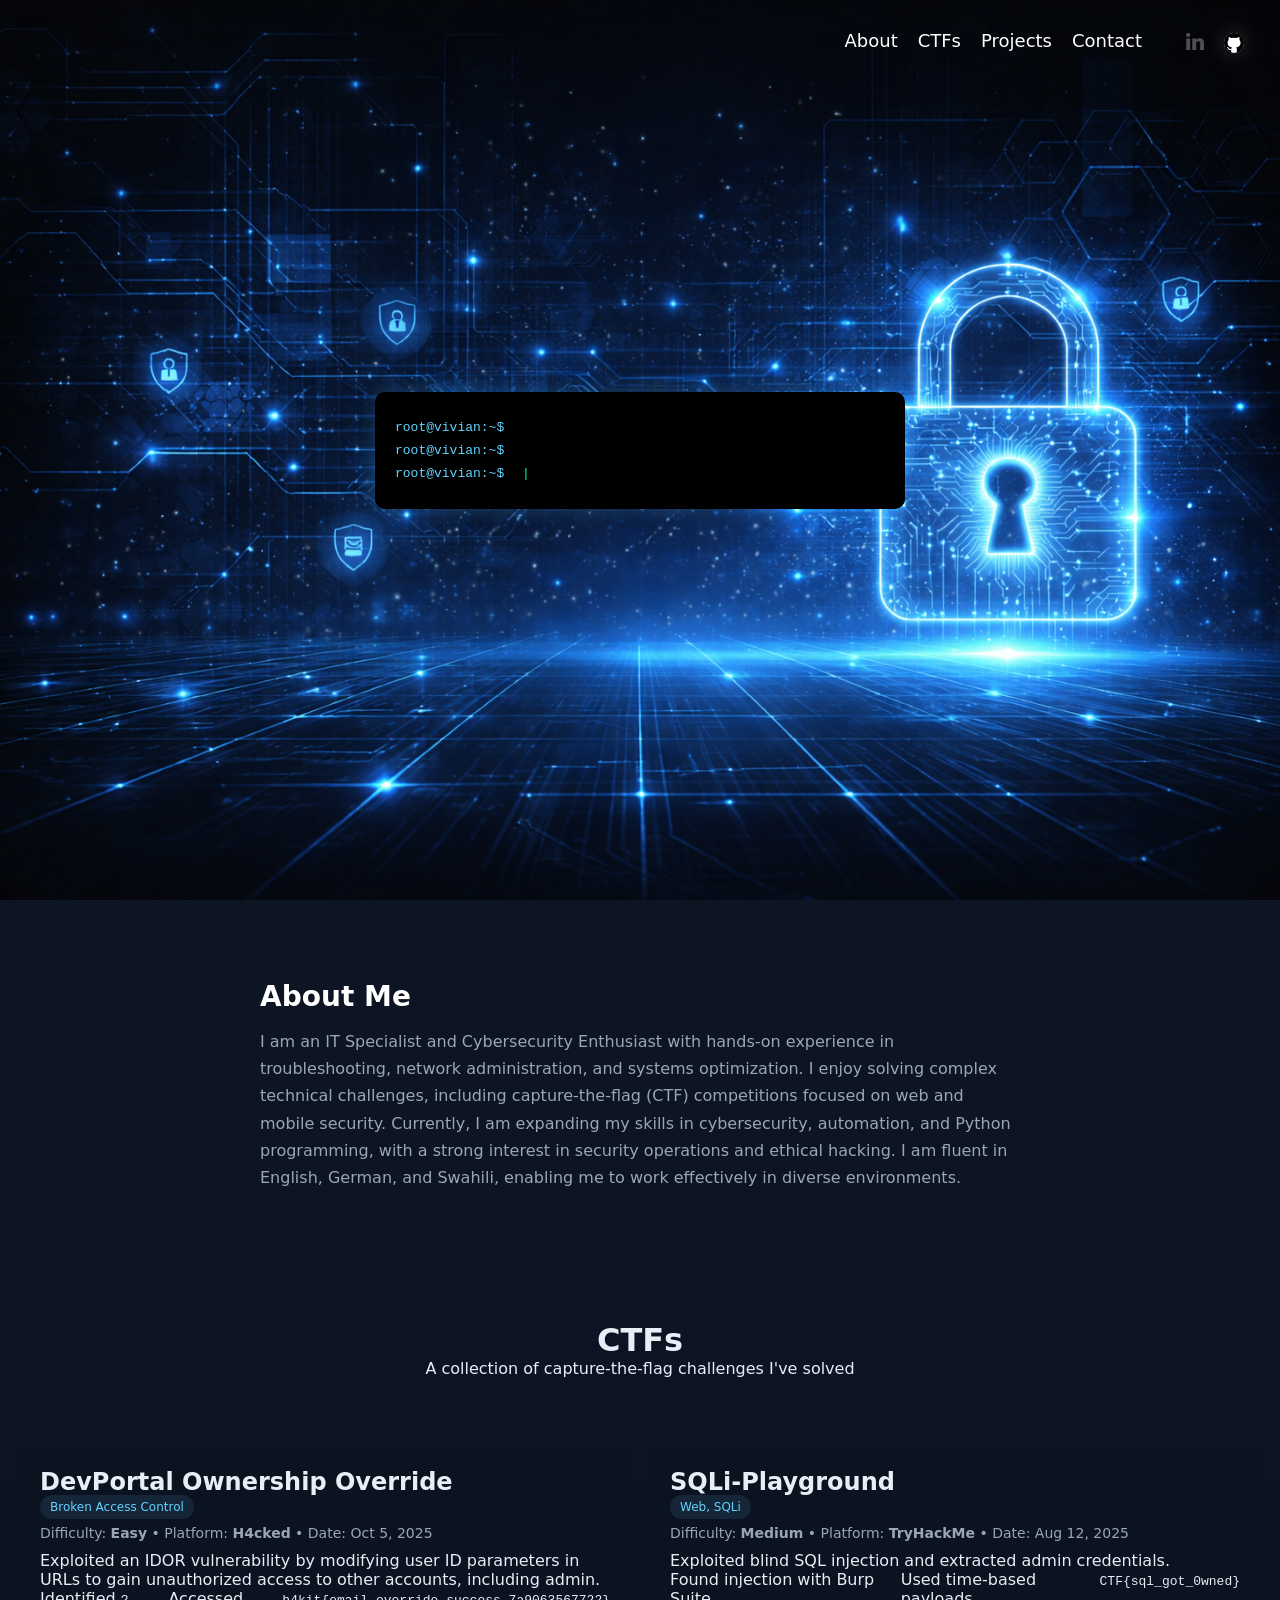
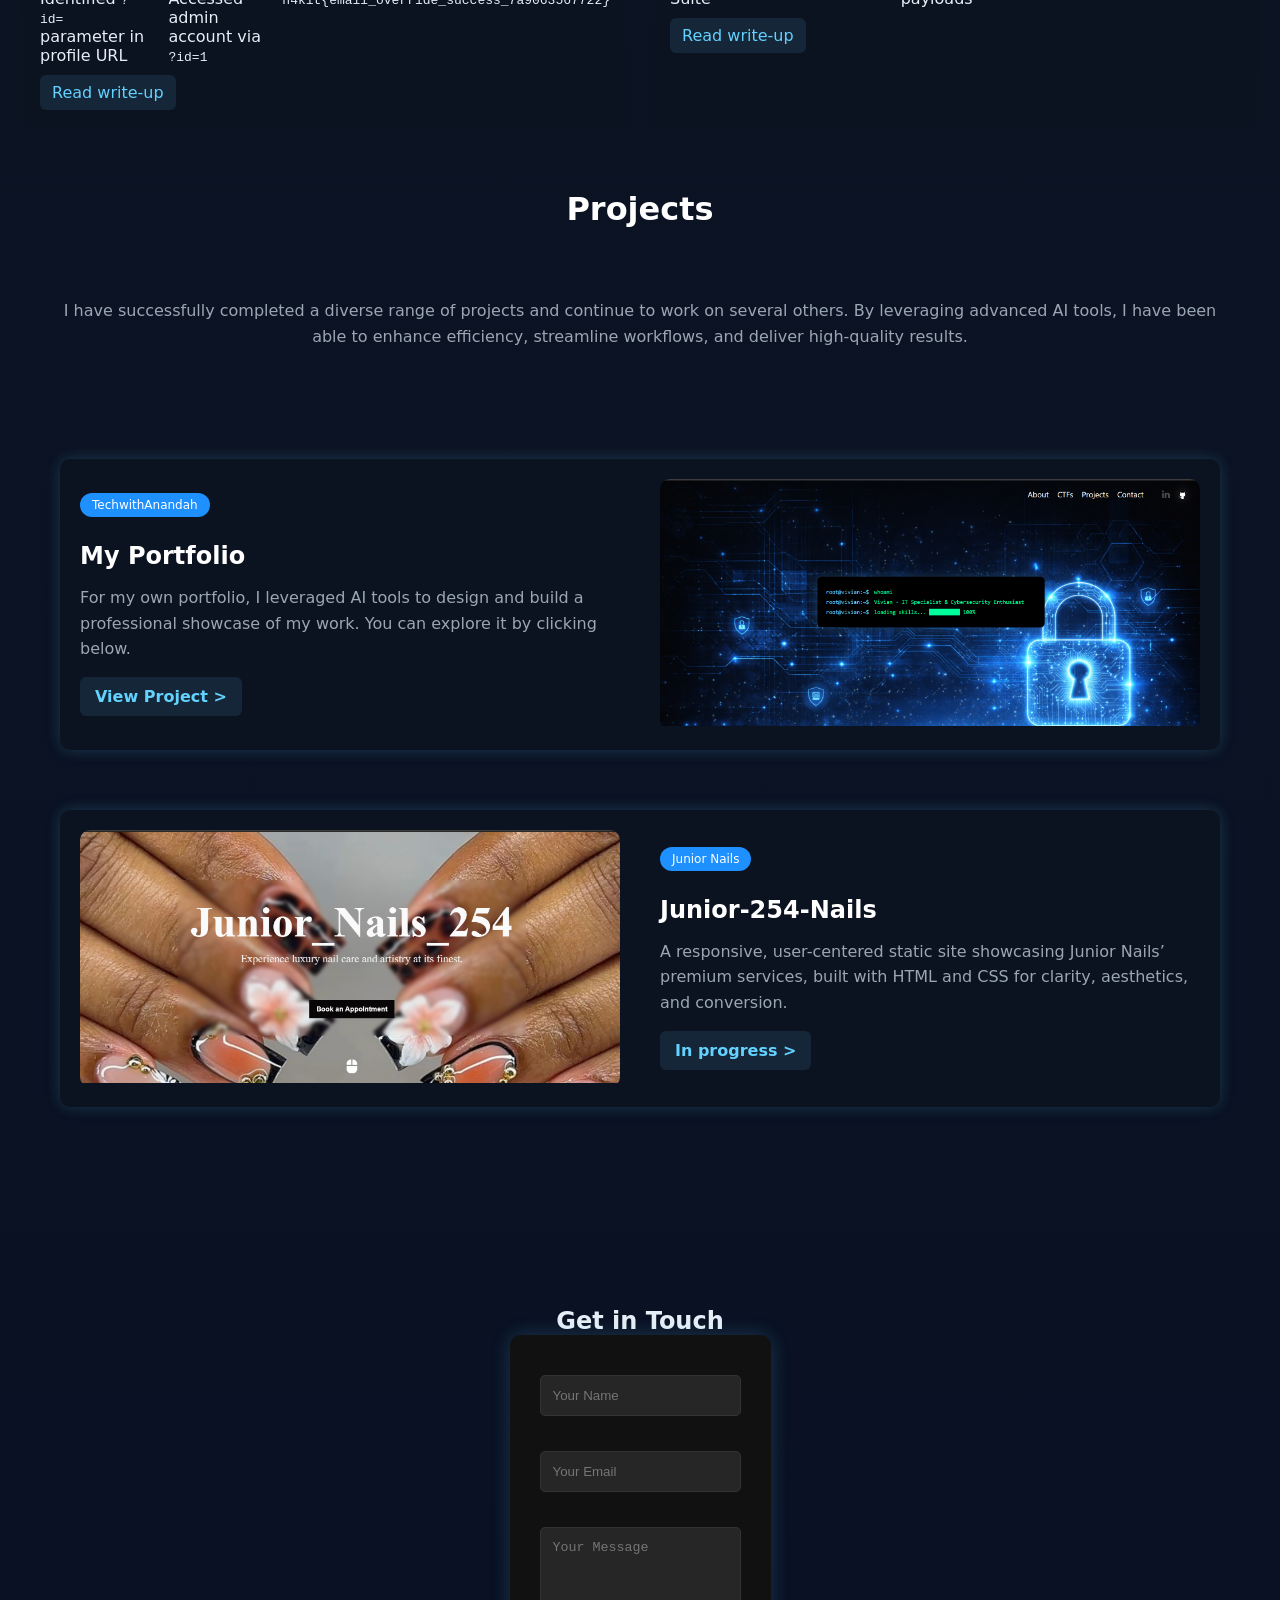
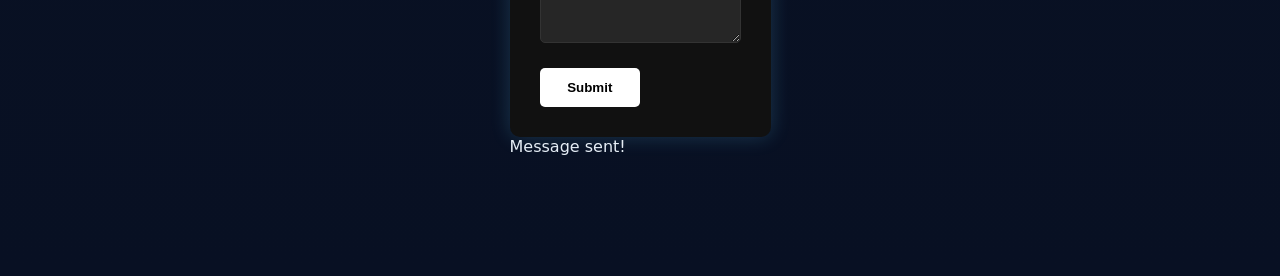
==== index.html @ c6b41aea "Update index.html" ====
<!doctype html>
<html lang="en">
<head>
  <meta charset="utf-8" />
  <meta name="viewport" content="width=device-width,initial-scale=1" />
  <title>Vivian | PORTFOLIO</title>
  <link rel="stylesheet" href="style.css">
</head>

<body>
  <!-- HEADER / HERO -->
  <section id="header">
    <div class="hero">
      <ul class="socials">
        <li>
          <a href="https://www.linkedin.com/in/vivian-yvone-anandah" target="_blank">
            <img src="img/LinkedIn.png" alt="LinkedIn">
          </a>
        </li>
        <li class="myhub">
          <a href="https://github.com/Vivian-Anandah" target="_blank">
            <img src="img/Vector.png" alt="Github">
          </a>  
        </li>
      </ul>

      <div class="container1">
        <nav>
          <ul>
            <li><a href="#about">About</a></li>
            <li><a href="#ctfchallenges">CTFs</a></li>
            <li><a href="#projects">Projects</a></li>
            <li><a href="#contact">Contact</a></li>
          </ul>
        </nav>
      </div>

      <!-- Terminal -->
      <div class="terminal">
        <p class="line"><span class="prompt">root@vivian:~$</span> <span class="typing" id="line1"></span></p>
        <p class="line"><span class="prompt">root@vivian:~$</span> <span class="typing" id="line2"></span></p>
        <p class="line"><span class="prompt">root@vivian:~$</span> <span class="typing" id="line3"></span> <span class="cursor">|</span></p>
      </div>
    </div>
  </section>

  <!-- ABOUT -->
  <section id="about">
    <div class="about-section">
      <h3 class="about-title">About Me</h3>
      <p class="about-text">
        I am an IT Specialist and Cybersecurity Enthusiast with hands-on experience in troubleshooting, network administration, and systems optimization. I enjoy solving complex technical challenges, including capture-the-flag (CTF) competitions focused on web and mobile security. 
        Currently, I am expanding my skills in cybersecurity, automation, and Python programming, with a strong interest in security operations and ethical hacking. 
        I am fluent in English, German, and Swahili, enabling me to work effectively in diverse environments.
      </p>
    </div>
  </section>

  <!-- CTF CHALLENGES -->
  <header id="ctfchallenges" class="site-header">
    <div class="container">
      <h1 class="site-title">CTFs</h1>
      <p class="site-subtitle">A collection of capture-the-flag challenges I've solved</p>
    </div>
  </header>

  <main class="container">
    <section class="ctf-grid">
      <!-- CARD 1 -->
      <article class="ctf-card">
        <header class="card-header">
          <h2 class="ctf-title">DevPortal Ownership Override</h2>
          <span class="tag">Broken Access Control</span>
        </header>
        <p class="ctf-meta">
          Difficulty: <strong>Easy</strong> • Platform: <strong>H4cked</strong> • 
          Date: <time datetime="2025-10-05">Oct 5, 2025</time>
        </p>
        <div class="ctf-body">
          <p class="ctf-desc">
            Exploited an IDOR vulnerability by modifying user ID parameters in URLs to gain unauthorized access to other accounts, including admin.
          </p>
          <ul class="ctf-steps">
            <li>Identified <code>?id=</code> parameter in profile URL</li>
            <li>Accessed admin account via <code>?id=1</code></li>
            <li><code>h4kit{email_override_success_7a9063567722}</code></li>
          </ul>
        </div>
        <a href="writeup.html" class="btn">Read write-up</a>
      </article>

      <!-- CARD 2 -->
      <article class="ctf-card">
        <header class="card-header">
          <h2 class="ctf-title">SQLi-Playground</h2>
          <span class="tag">Web, SQLi</span>
        </header>
        <p class="ctf-meta">
          Difficulty: <strong>Medium</strong> • Platform: <strong>TryHackMe</strong> • 
          Date: <time datetime="2025-08-12">Aug 12, 2025</time>
        </p>
        <div class="ctf-body">
          <p class="ctf-desc">
            Exploited blind SQL injection and extracted admin credentials.
          </p>
          <ul class="ctf-steps">
            <li>Found injection with Burp Suite</li>
            <li>Used time-based payloads</li>
            <li><code>CTF{sql_got_0wned}</code></li>
          </ul>
          <a href="#" class="btn">Read write-up</a>
        </div>
      </article>
    </section>

    <!-- PROJECTS -->
    <section id="projects">
      <div class="projects-container">
        <h2 class="projects-title">Projects</h2>
        <p class="projects-intro">
          I have successfully completed a diverse range of projects and continue to work on several others. 
          By leveraging advanced AI tools, I have been able to enhance efficiency, streamline workflows, and deliver high-quality results.
        </p>

        <!-- Project 1 -->
        <div class="project-card">
          <div class="project-text">
            <span class="tag blue">TechwithAnandah</span>
            <h3>My Portfolio</h3>
            <p>
              For my own portfolio, I leveraged AI tools to design and build a professional showcase of my work. You can explore it by clicking below.
            </p>
            <a href="https://vivian-anandah.github.io/" class="btn blue">View Project ></a>
          </div>
          <div class="project-image">
            <img src="img/myweb.png" alt="case study">
          </div>
        </div>

        <!-- Project 2 -->
        <div class="project-card reverse">
          <div class="project-text">
            <span class="tag blue">Junior Nails</span>
            <h3>Junior-254-Nails</h3>
            <p>
              A responsive, user-centered static site showcasing Junior Nails’ premium services, built with HTML and CSS for clarity, aesthetics, and conversion.
            </p>
            <a href="https://vivian-anandah.github.io/Juniornails/" class="btn blue">In progress ></a>
          </div>
          <div class="project-image">
            <img src="img/nails.png" alt="case study">
          </div>
        </div>
      </div>
    </section>
  </main>

  <!-- CONTACT -->
  <section id="contact">
    <div class="container">
      <h1 class="sub-title">Get in Touch</h1>
      <div class="contact-right">
        <form id="contact-form" action="https://formspree.io/f/xlgozaan" method="POST">
          <input type="text" name="Name" placeholder="Your Name" required>
          <input type="email" name="email" placeholder="Your Email" required>
          <textarea name="message" rows="6" placeholder="Your Message"></textarea>
          <button type="submit" class="btn2">Submit</button>
        </form>
        <p id="form-message">Message sent!</p>
      </div>
    </div>
  </section>

  <script src="script.js"></script>
</body>
</html>
---- style.css ----
/* RESET  */
* {
  box-sizing: border-box;
  margin: 0;
  padding: 0;
}

body {
  background: linear-gradient(180deg, #0f1724 0%, #081023 100%);
  color: #e6eef6;
  font-family: Inter, system-ui;
}

/* NAVBAR  */
.container1 {
  position: absolute;
  top: 20px;
  right: 10%;
  padding: 10px;
}

.socials {
  position: absolute;
  top: 23px;
  right: 2%;
  padding: 10px;
  gap: 20px;
}

ul {
  display: flex;
  gap: 20px;
  list-style: none;
}

nav ul li a {
  color: white;
  text-decoration: none;
  font-size: 18px;
}

/*  PROFILE IMAGE */
.myhub {
  width: 20px;
  height: 20px;
  border-radius: 50%;
  background: white;
  object-fit: cover;
  box-shadow: 0 0 20px rgba(234, 238, 239, 0.2);
}

.myhub img {
  width: 100%;
  height: 100%;
}

/*  HERO */
.hero {
  height: 100vh;
  background: url('./img/wallpaper.png') top center / cover no-repeat;
  position: relative;
  display: flex;
  align-items: center;
  justify-content: center;
  flex-direction: column;
}

/* TERMINAL  */
.terminal {
  max-width: 530px;
  width: 100%;
  padding: 20px;
  background: #000;
  border-radius: 10px;
  text-align: left;
  font-family: monospace;
  box-shadow: 0 0 20px rgba(100,210,255,0.2);
}

.line {
  margin: 8px 0;
  color: #00ff9c;
}

.prompt {
  color: #64d2ff;
  margin-right: 5px;
}

.cursor {
  display: inline-block;
  margin-left: 5px;
  animation: blink 1s infinite;
}

@keyframes blink {
  50% { opacity: 0; }
}

/*  ABOUT  */
#about {
  max-width: 1100px;
  margin: auto;
  padding: 20px;
}

.about-section {
  max-width: 800px;
  margin: 60px auto;
  padding: 0 20px;
  text-align: left;
}

.about-title {
  font-size: 28px;
  font-weight: 700;
  margin-bottom: 15px;
  color: #ffffff;
}

.about-text {
  font-size: 16px;
  line-height: 1.7;
  color: #9aa7b2;
}

.header-2 {
  margin-top: 20px;
  color: #9aa7b2;
}

/*  CTF  */
.site-header {
  padding: 30px 0;
}

.ctf-grid {
  display: grid;
  grid-template-columns: repeat(2, 1fr);
  gap: 20px;
}

.ctf-card {
  background: #0b1220;
  padding: 20px;
  border-radius: 10px;
}

.tag {
  background: rgba(100,210,255,0.1);
  padding: 5px 10px;
  border-radius: 20px;
  color: #64d2ff;
  font-size: 12px;
}

.ctf-meta {
  color: #9aa7b2;
  font-size: 14px;
  margin: 10px 0;
}

.btn {
  display: inline-block;
  margin-top: 10px;
  padding: 8px 12px;
  background: rgba(100,210,255,0.1);
  color: #64d2ff;
  text-decoration: none;
  border-radius: 6px;
}

/*  CONTACT */
#contact {
  padding: 100px 0;
}

.container {
  display: flex;
  flex-direction: column;
  align-items: center;
  justify-content: center;
  padding: 20px;
}

.contact-right form {
  max-width: 400px;
  width: 100%;
  padding: 30px;
  background: #111;
  border-radius: 10px;
  box-shadow: 0 0 20px rgba(100,210,255,0.2);
  display: flex;
  flex-direction: column;
  gap: 15px;
}

/* merged duplicate input styles */
form input,
form textarea {
  width: 100%;
  padding: 12px;
  margin: 10px 0;
  background: #262626;
  border: 1px solid #333;
  border-radius: 5px;
  color: white;
}

.btn2 {
  width: 50%;
  padding: 12px;
  border: none;
  border-radius: 5px;
  background: white;
  color: #000;
  font-weight: bold;
  cursor: pointer;
  transition: 0.3s;
}

/*  MOBILE  */
@media (max-width: 768px) {

  .container1 {
    top: 10px;
    right: 20%;
  }

  .socials {
    top: 20px;
    right: 5%;
  }

  ul {
    gap: 10px;
    background: rgba(0,0,0,0.8);
    padding: 10px;
    border-radius: 10px;
  }

  nav ul li a {
    font-size: 16px;
  }

  .hero {
    padding: 20px;
    text-align: center;
  }

  .terminal {
    padding: 15px;
    font-size: 14px;
  }

  .myhub {
    width: 20px;
    height: 20px;
  }

  .myhub img {
    width: 100%;
    height: 100%;
  }

  .about-section {
    margin: 30px auto;
    text-align: center;
  }

  .about-title {
    font-size: 22px;
  }

  .about-text {
    font-size: 14px;
  }

  .ctf-grid {
    grid-template-columns: 1fr;
  }

  #contact {
    padding: 50px 0;
  }

  .contact-right form {
    padding: 20px;
  }

  .btn2 {
    width: 100%;
  }
}
/* PROJECTS SECTION */
#projects {
  max-width: 1200px;
  margin: 60px auto;
  padding: 0 20px;
}

.projects-title {
  font-size: 32px;
  font-weight: 700;
  margin-bottom: 10px;
  color: #ffffff;
  text-align: center;
}

.projects-intro {
  text-align: center;
  color: #9aa7b2;
  margin-bottom: 50px;
  font-size: 16px;
  line-height: 1.6;
}

.projects-container {
  display: flex;
  flex-direction: column;
  gap: 60px;
}

.project-card {
  display: flex;
  align-items: center;
  gap: 40px;
  background: #0b1220;
  padding: 20px;
  border-radius: 10px;
  box-shadow: 0 0 15px rgba(100, 210, 255, 0.2);
}

.project-card.reverse {
  flex-direction: row-reverse;
}

.project-text {
  flex: 1;
}

.project-text h3 {
  font-size: 24px;
  margin: 15px 0;
  color: #ffffff;
}

.project-text p {
  color: #9aa7b2;
  line-height: 1.6;
}

.project-image {
  flex: 1;
  overflow: hidden;
  border-radius: 10px;
}

.project-image img {
  width: 100%;
  height: auto;
  object-fit: cover;
  transition: transform 0.3s ease;
}

.btn.blue:hover{
  transform: scale(1.05);
  transition: transform 0.3s ease;
}

/* Tags for projects */
.project-text .tag {
  display: inline-block;
  margin-bottom: 10px;
  font-size: 12px;
  padding: 5px 12px;
  border-radius: 20px;
  color: #fff;
  font-weight: 500;
}

.project-text .tag.blue {
  background: #1e90ff;
  color: #fff;
}

/* Buttons for projects */
.project-text .btn {
  margin-top: 15px;
  padding: 10px 15px;
  border-radius: 6px;
  font-weight: 600;
  text-decoration: none;
  display: inline-block;
  transition: 0.3s;
}



/* RESPONSIVE */
@media (max-width: 768px) {
  .project-card,
  .project-card.reverse {
    flex-direction: column;
    text-align: center;
  }

  .project-image {
    margin-top: 20px;
  }
}
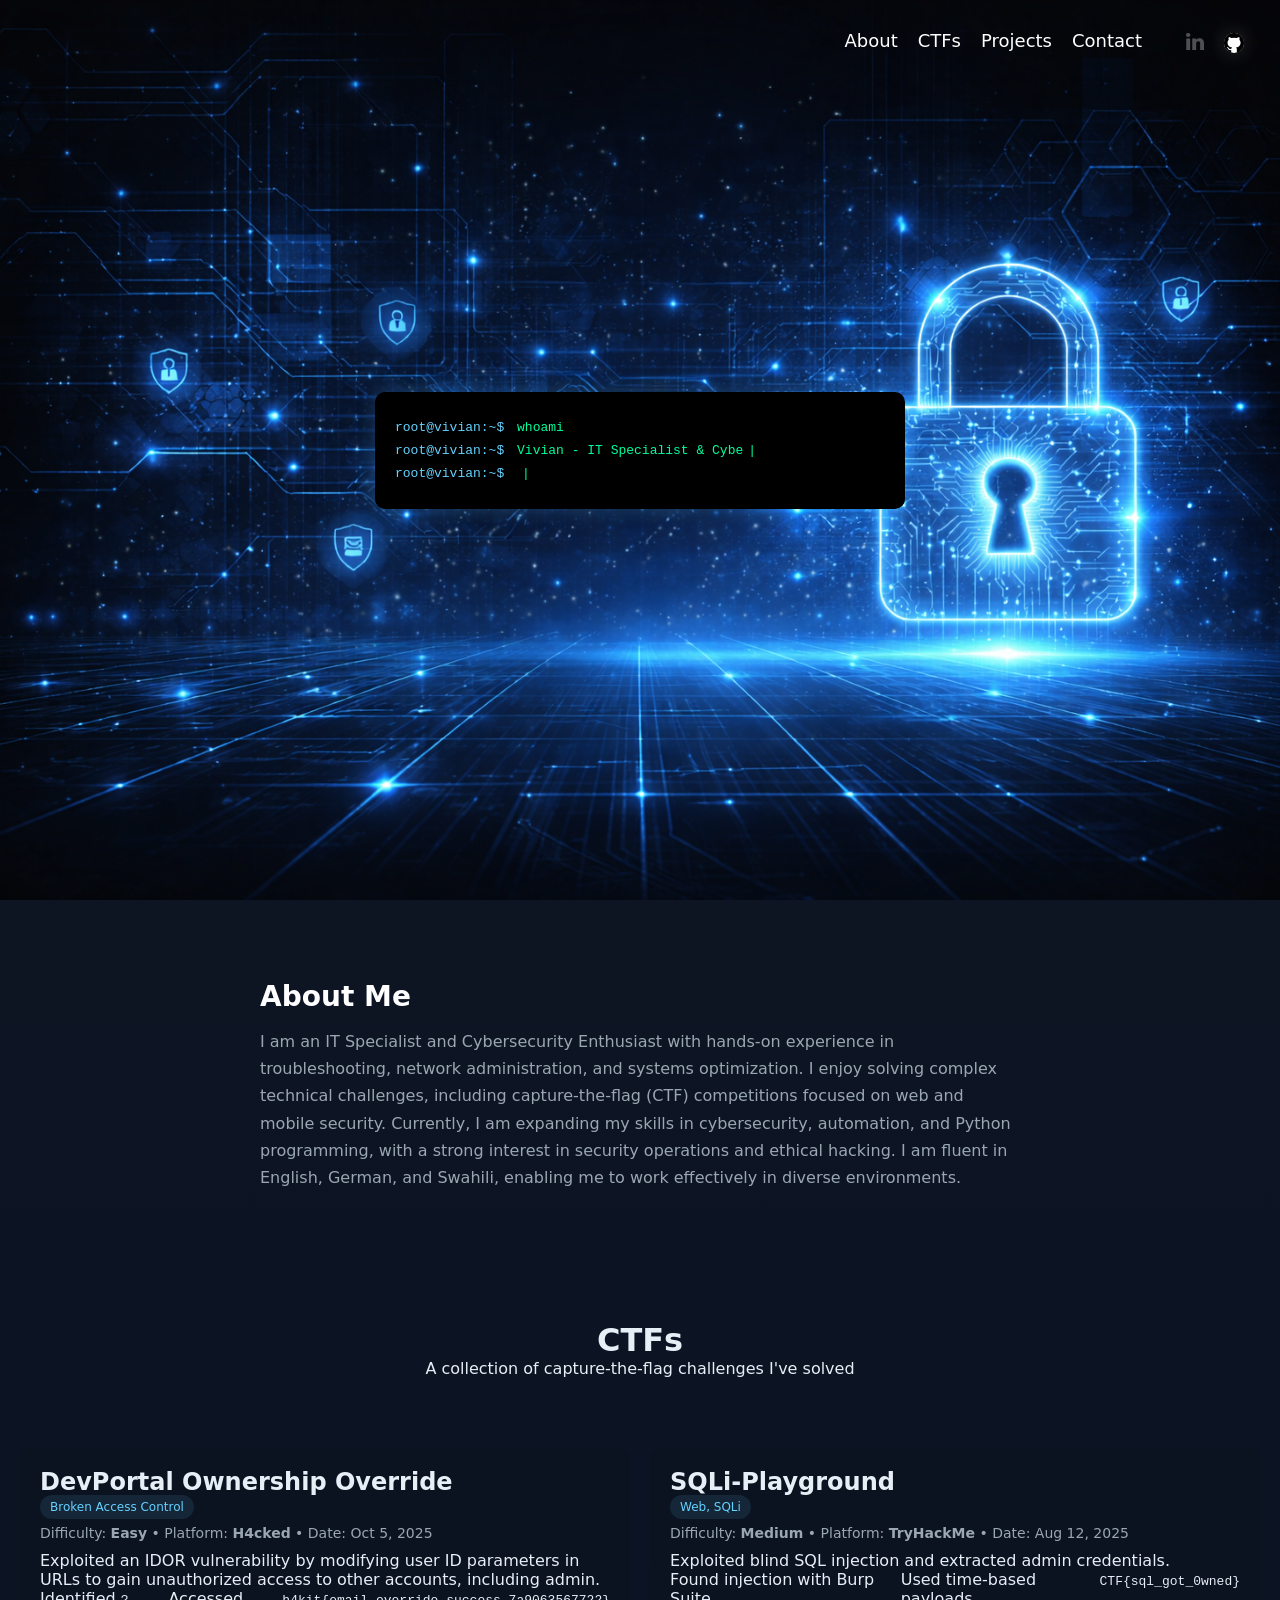
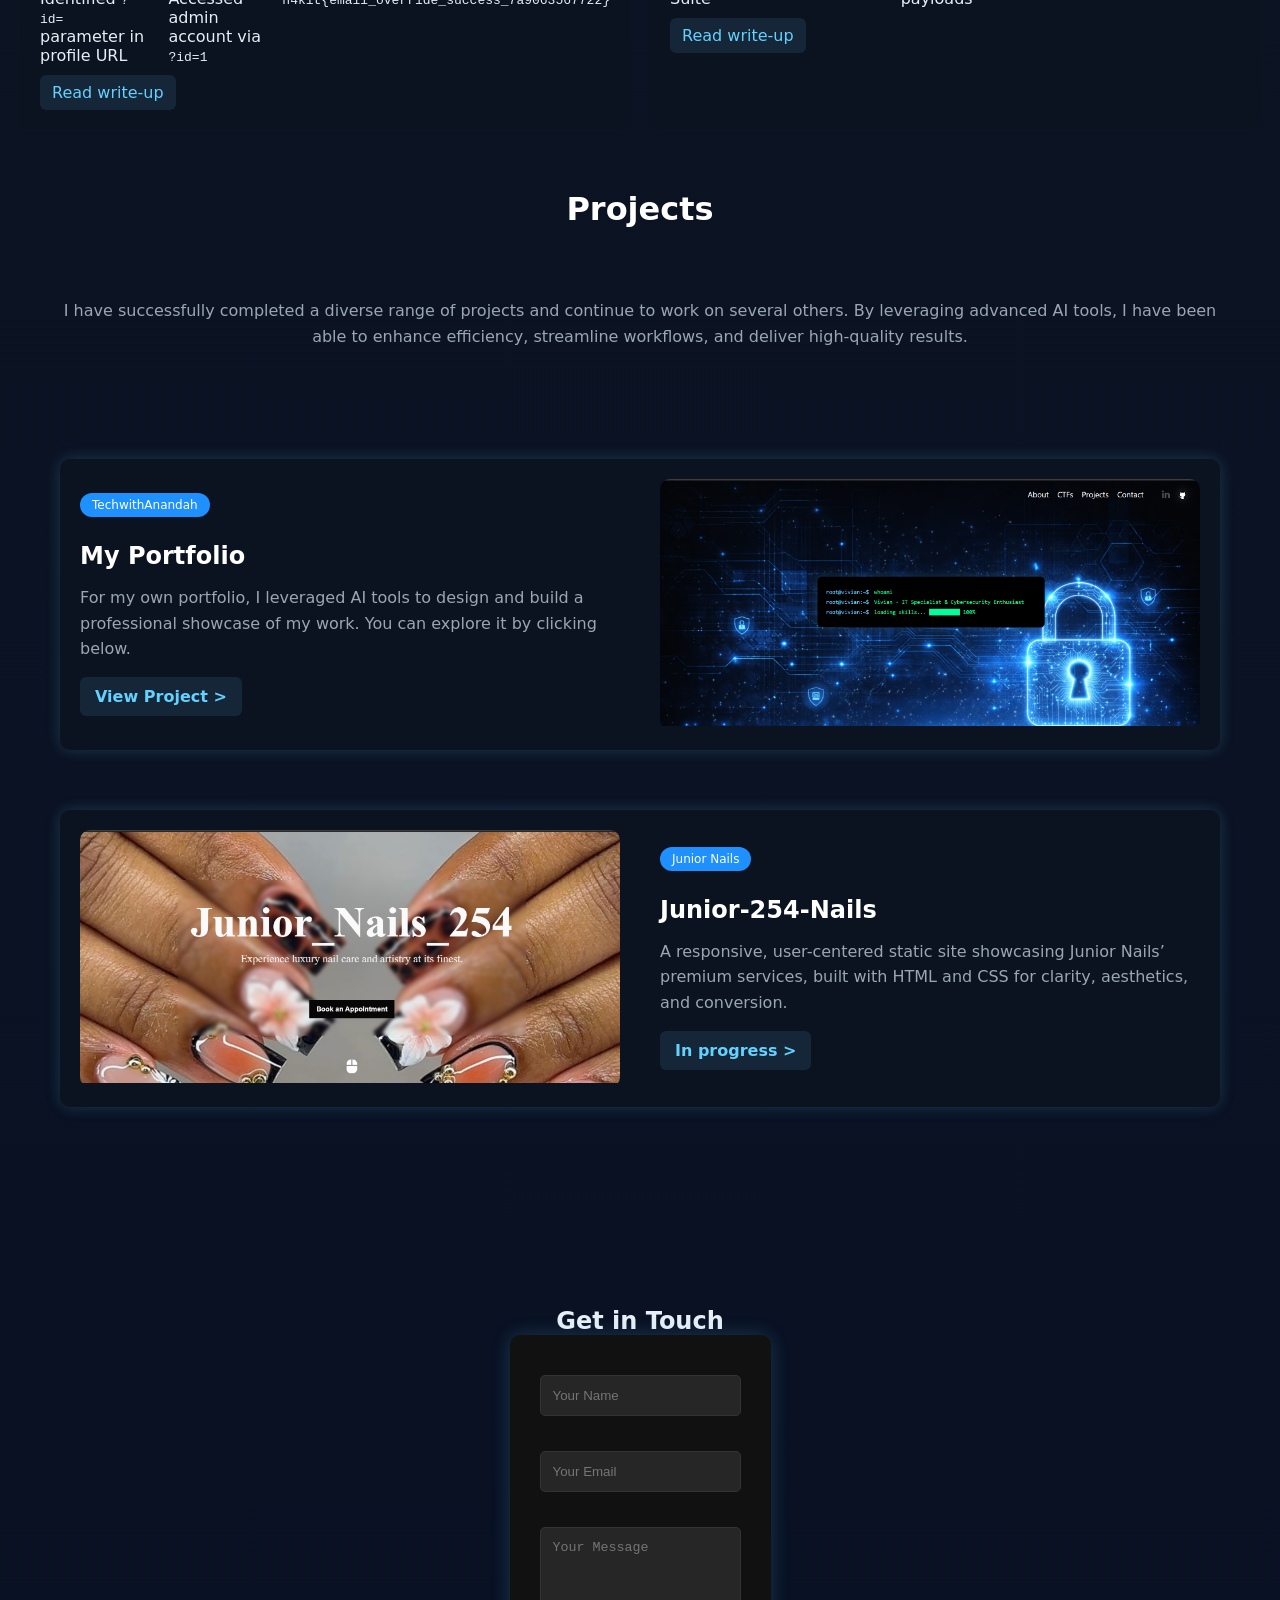
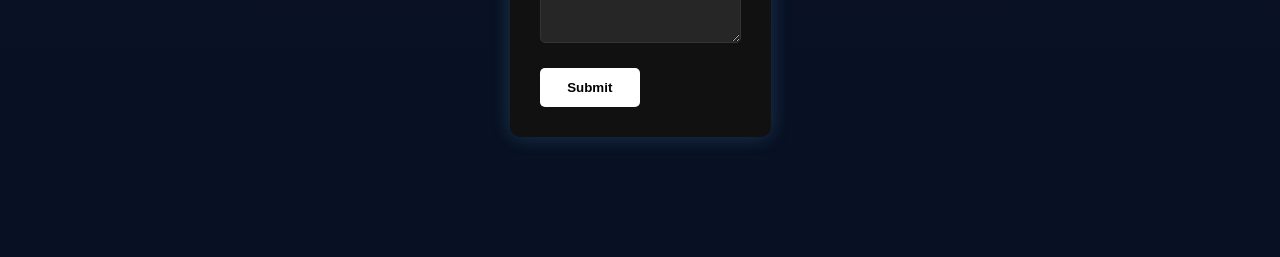
==== commit 90295a3d: "Refactor index.html for improved structure and content" ====
--- a/index.html
+++ b/index.html
@@ -48,11 +48,11 @@
   <section id="about">
     <div class="about-section">
       <h3 class="about-title">About Me</h3>
-      <p class="about-text">
-        I am an IT Specialist and Cybersecurity Enthusiast with hands-on experience in troubleshooting, network administration, and systems optimization. I enjoy solving complex technical challenges, including capture-the-flag (CTF) competitions focused on web and mobile security. 
-        Currently, I am expanding my skills in cybersecurity, automation, and Python programming, with a strong interest in security operations and ethical hacking. 
-        I am fluent in English, German, and Swahili, enabling me to work effectively in diverse environments.
-      </p>
+    <p class="about-text">
+      I am an IT Specialist and Cybersecurity Enthusiast with hands-on experience in troubleshooting, network administration, and systems optimization. I enjoy solving complex technical challenges, including capture-the-flag (CTF) competitions focused on web and mobile security. 
+      Currently, I am expanding my skills in cybersecurity, automation, and Python programming, with a strong interest in security operations and ethical hacking. 
+      I am fluent in English, German, and Swahili, enabling me to work effectively in diverse environments.
+    </p>
     </div>
   </section>
 
@@ -72,6 +72,7 @@
           <h2 class="ctf-title">DevPortal Ownership Override</h2>
           <span class="tag">Broken Access Control</span>
         </header>
+        
         <p class="ctf-meta">
           Difficulty: <strong>Easy</strong> • Platform: <strong>H4cked</strong> • 
           Date: <time datetime="2025-10-05">Oct 5, 2025</time>
@@ -80,6 +81,7 @@
           <p class="ctf-desc">
             Exploited an IDOR vulnerability by modifying user ID parameters in URLs to gain unauthorized access to other accounts, including admin.
           </p>
+          
           <ul class="ctf-steps">
             <li>Identified <code>?id=</code> parameter in profile URL</li>
             <li>Accessed admin account via <code>?id=1</code></li>
@@ -87,6 +89,7 @@
           </ul>
         </div>
         <a href="writeup.html" class="btn">Read write-up</a>
+        </div>
       </article>
 
       <!-- CARD 2 -->
@@ -166,11 +169,73 @@
           <textarea name="message" rows="6" placeholder="Your Message"></textarea>
           <button type="submit" class="btn2">Submit</button>
         </form>
-        <p id="form-message">Message sent!</p>
+        <p id="form-message" style="display:none; color: #e7e5ee; margin-top:10px;">Message sent!</p>
       </div>
     </div>
   </section>
 
-  <script src="script.js"></script>
+  <script>
+  // Terminal typing effect
+   const lines = [
+    "whoami",
+    "Vivian - IT Specialist & Cybersecurity Enthusiast",
+    "loading skills... ██████████ 100%"
+  ];
+
+  let currentLine = 0;
+  let currentChar = 0;
+
+  function type() {
+    if (currentLine < lines.length) {
+      const lineEl = document.getElementById("line" + (currentLine + 1));
+
+      // Add character
+      if (currentChar < lines[currentLine].length) {
+        // Append character with cursor at the end
+        lineEl.innerHTML = lines[currentLine].substring(0, currentChar + 1) + '<span class="cursor">|</span>';
+        currentChar++;
+        setTimeout(type, 50);
+      } else {
+        // Remove cursor from current line
+        lineEl.innerHTML = lines[currentLine];
+
+        // Move to next line after a short delay
+        currentLine++;
+        currentChar = 0;
+        setTimeout(type, 500);
+      }
+    } else {
+      // Finished all lines, scroll to About
+      document.getElementById("about").scrollIntoView({ behavior: "smooth" });
+    }
+  }
+
+  type();
+    // Form submission
+    const form = document.getElementById("contact-form");
+    const msg = document.getElementById("form-message");
+
+    form.addEventListener("submit", function(e) {
+      e.preventDefault();
+      const formData = new FormData(form);
+
+      fetch(form.action, {
+        method: "POST",
+        body: formData,
+        headers: {'Accept': 'application/json'}
+      }).then(response => {
+        if (response.ok) {
+          msg.style.display = "block";
+          form.reset();
+          setTimeout(() => msg.style.display = "none", 1000);
+        } else {
+          response.json().then(data => {
+            if (data.errors) alert("Error: " + data.errors.map(err => err.message).join(", "));
+            else alert("Oops! There was a problem submitting your form.");
+          });
+        }
+      }).catch(() => alert("Oops! There was a problem submitting your form."));
+    });
+  </script>
 </body>
 </html>
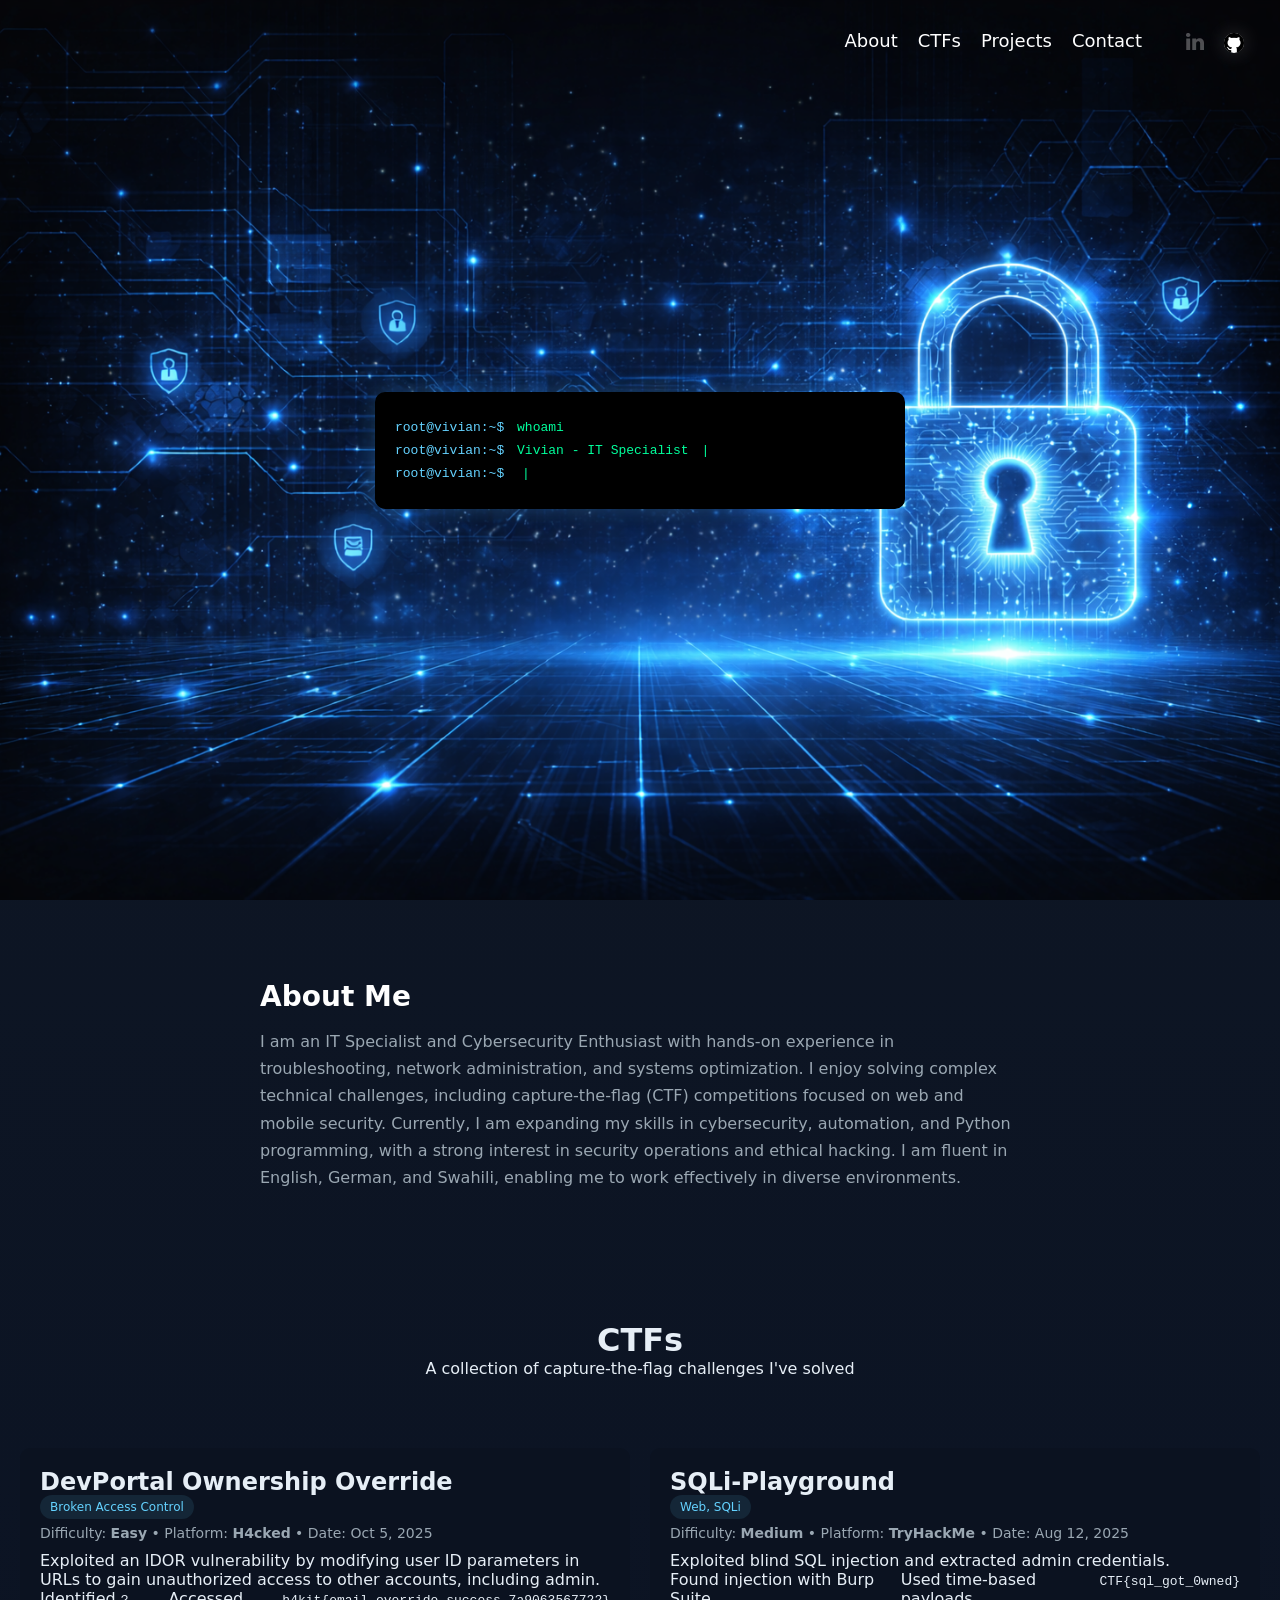
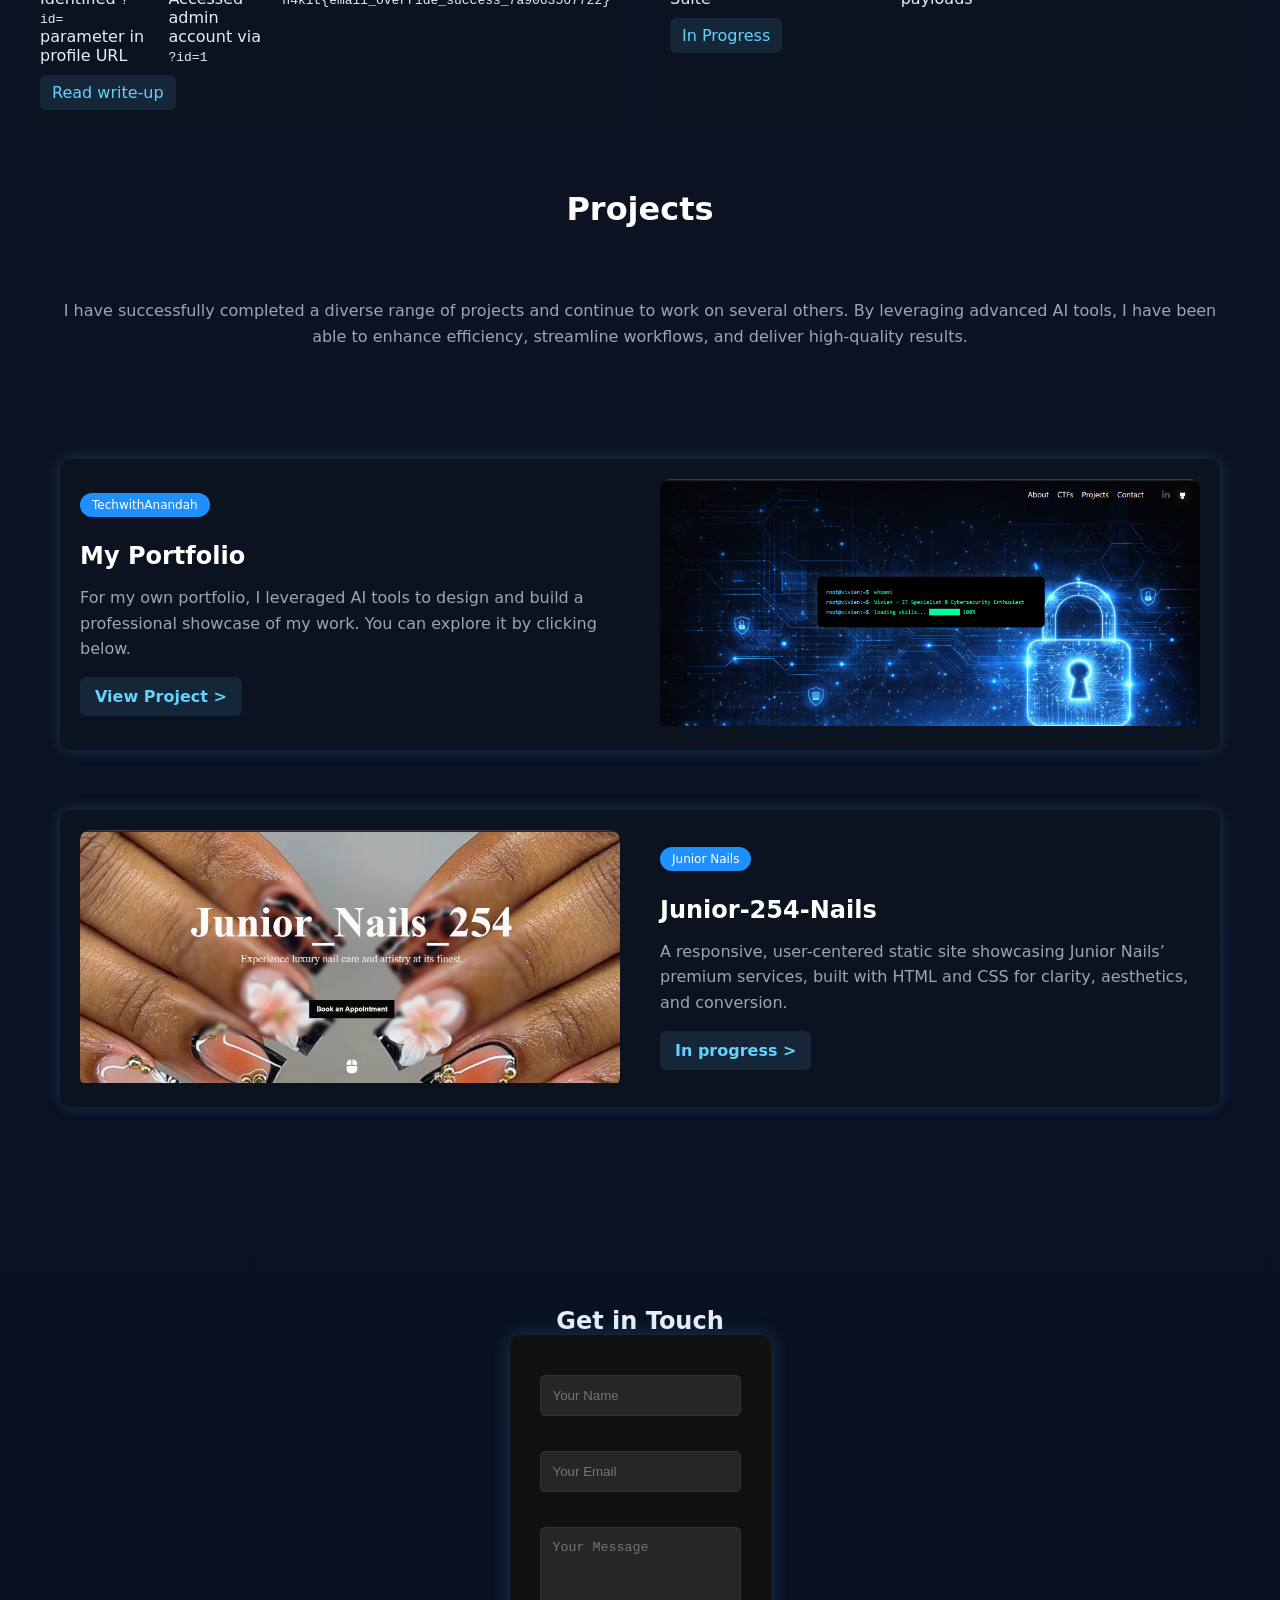
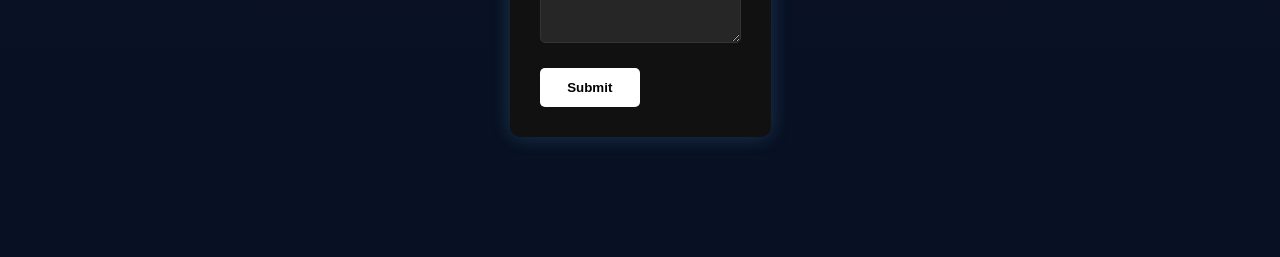
==== commit f804771d: "Fix HTML encoding issues in index.html" ====
--- a/index.html
+++ b/index.html
@@ -111,7 +111,7 @@
             <li>Used time-based payloads</li>
             <li><code>CTF{sql_got_0wned}</code></li>
           </ul>
-          <a href="#" class="btn">Read write-up</a>
+          <a href="#" class="btn">In Progress</a>
         </div>
       </article>
     </section>
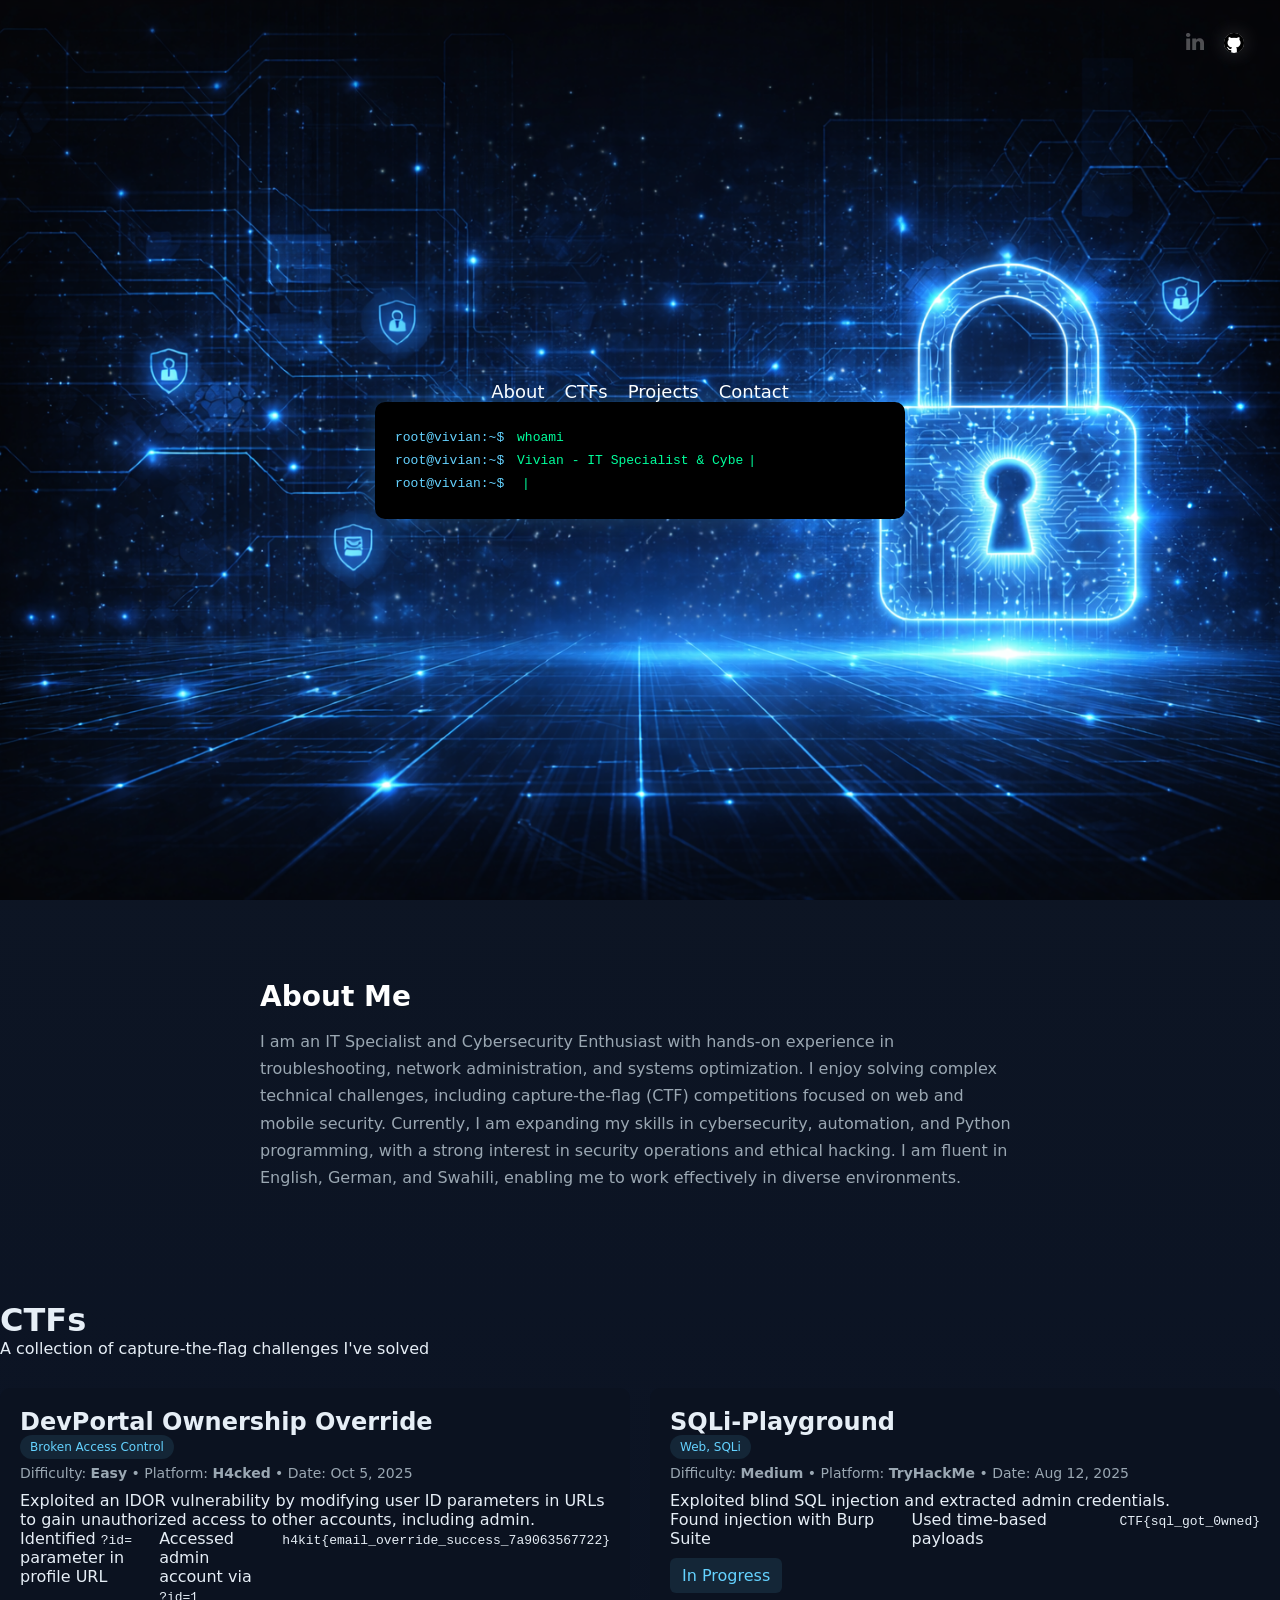
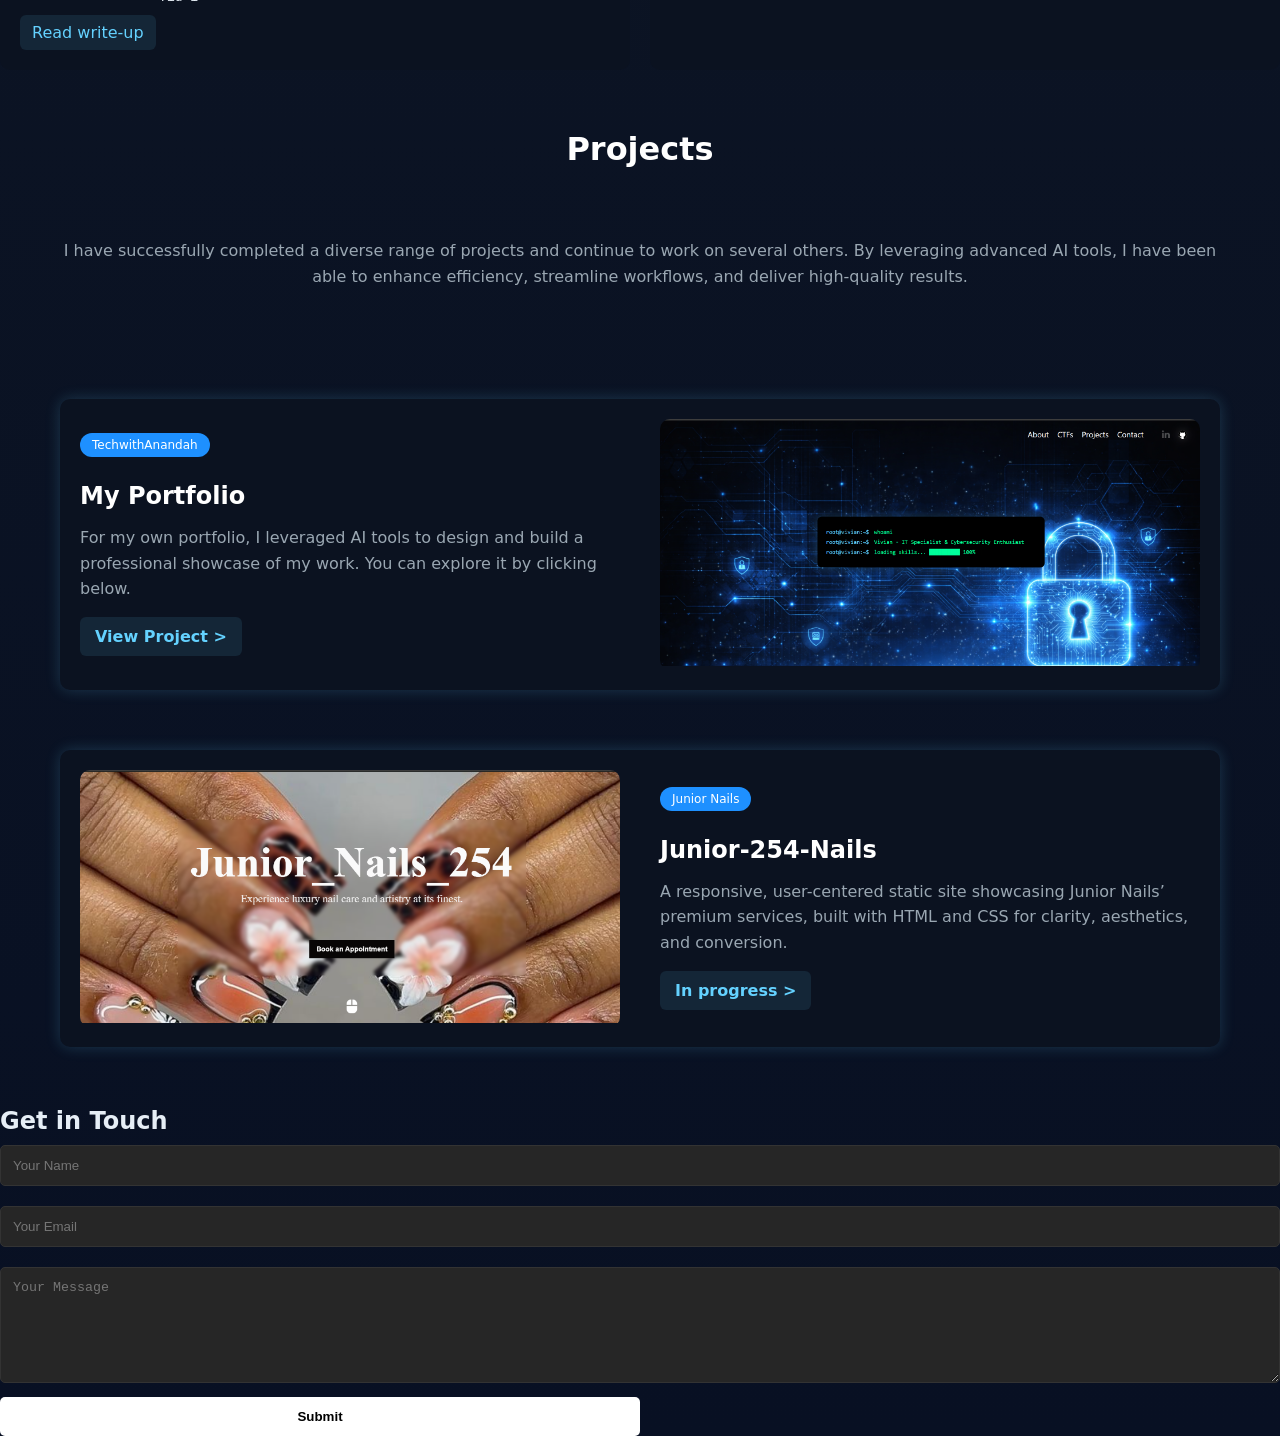
==== commit 697ff717: "Fix HTML formatting and structure" ====
--- a/index.html
+++ b/index.html
@@ -8,7 +8,6 @@
 </head>
 
 <body>
-  <!-- HEADER / HERO -->
   <section id="header">
     <div class="hero">
       <ul class="socials">
@@ -24,7 +23,7 @@
         </li>
       </ul>
 
-      <div class="container1">
+      <div class="navbar">
         <nav>
           <ul>
             <li><a href="#about">About</a></li>
@@ -44,7 +43,7 @@
     </div>
   </section>
 
-  <!-- ABOUT -->
+  <!-- About -->
   <section id="about">
     <div class="about-section">
       <h3 class="about-title">About Me</h3>
@@ -56,17 +55,15 @@
     </div>
   </section>
 
-  <!-- CTF CHALLENGES -->
+  <!-- CTF  -->
   <header id="ctfchallenges" class="site-header">
-    <div class="container">
       <h1 class="site-title">CTFs</h1>
       <p class="site-subtitle">A collection of capture-the-flag challenges I've solved</p>
-    </div>
   </header>
 
-  <main class="container">
+  <main>
     <section class="ctf-grid">
-      <!-- CARD 1 -->
+      <!-- CTF 1 -->
       <article class="ctf-card">
         <header class="card-header">
           <h2 class="ctf-title">DevPortal Ownership Override</h2>
@@ -89,10 +86,9 @@
           </ul>
         </div>
         <a href="writeup.html" class="btn">Read write-up</a>
-        </div>
       </article>
 
-      <!-- CARD 2 -->
+      <!-- CTF 2 -->
       <article class="ctf-card">
         <header class="card-header">
           <h2 class="ctf-title">SQLi-Playground</h2>
@@ -116,7 +112,7 @@
       </article>
     </section>
 
-    <!-- PROJECTS -->
+    <!-- Projects -->
     <section id="projects">
       <div class="projects-container">
         <h2 class="projects-title">Projects</h2>
@@ -158,11 +154,10 @@
     </section>
   </main>
 
-  <!-- CONTACT -->
-  <section id="contact">
-    <div class="container">
+  <!-- Contact -->
+  <section>
+    <div class="contact">
       <h1 class="sub-title">Get in Touch</h1>
-      <div class="contact-right">
         <form id="contact-form" action="https://formspree.io/f/xlgozaan" method="POST">
           <input type="text" name="Name" placeholder="Your Name" required>
           <input type="email" name="email" placeholder="Your Email" required>
@@ -170,12 +165,10 @@
           <button type="submit" class="btn2">Submit</button>
         </form>
         <p id="form-message" style="display:none; color: #e7e5ee; margin-top:10px;">Message sent!</p>
-      </div>
     </div>
   </section>
 
   <script>
-  // Terminal typing effect
    const lines = [
     "whoami",
     "Vivian - IT Specialist & Cybersecurity Enthusiast",
@@ -189,29 +182,23 @@
     if (currentLine < lines.length) {
       const lineEl = document.getElementById("line" + (currentLine + 1));
 
-      // Add character
       if (currentChar < lines[currentLine].length) {
-        // Append character with cursor at the end
         lineEl.innerHTML = lines[currentLine].substring(0, currentChar + 1) + '<span class="cursor">|</span>';
         currentChar++;
         setTimeout(type, 50);
       } else {
-        // Remove cursor from current line
         lineEl.innerHTML = lines[currentLine];
 
-        // Move to next line after a short delay
         currentLine++;
         currentChar = 0;
         setTimeout(type, 500);
       }
     } else {
-      // Finished all lines, scroll to About
       document.getElementById("about").scrollIntoView({ behavior: "smooth" });
     }
   }
 
   type();
-    // Form submission
     const form = document.getElementById("contact-form");
     const msg = document.getElementById("form-message");
 
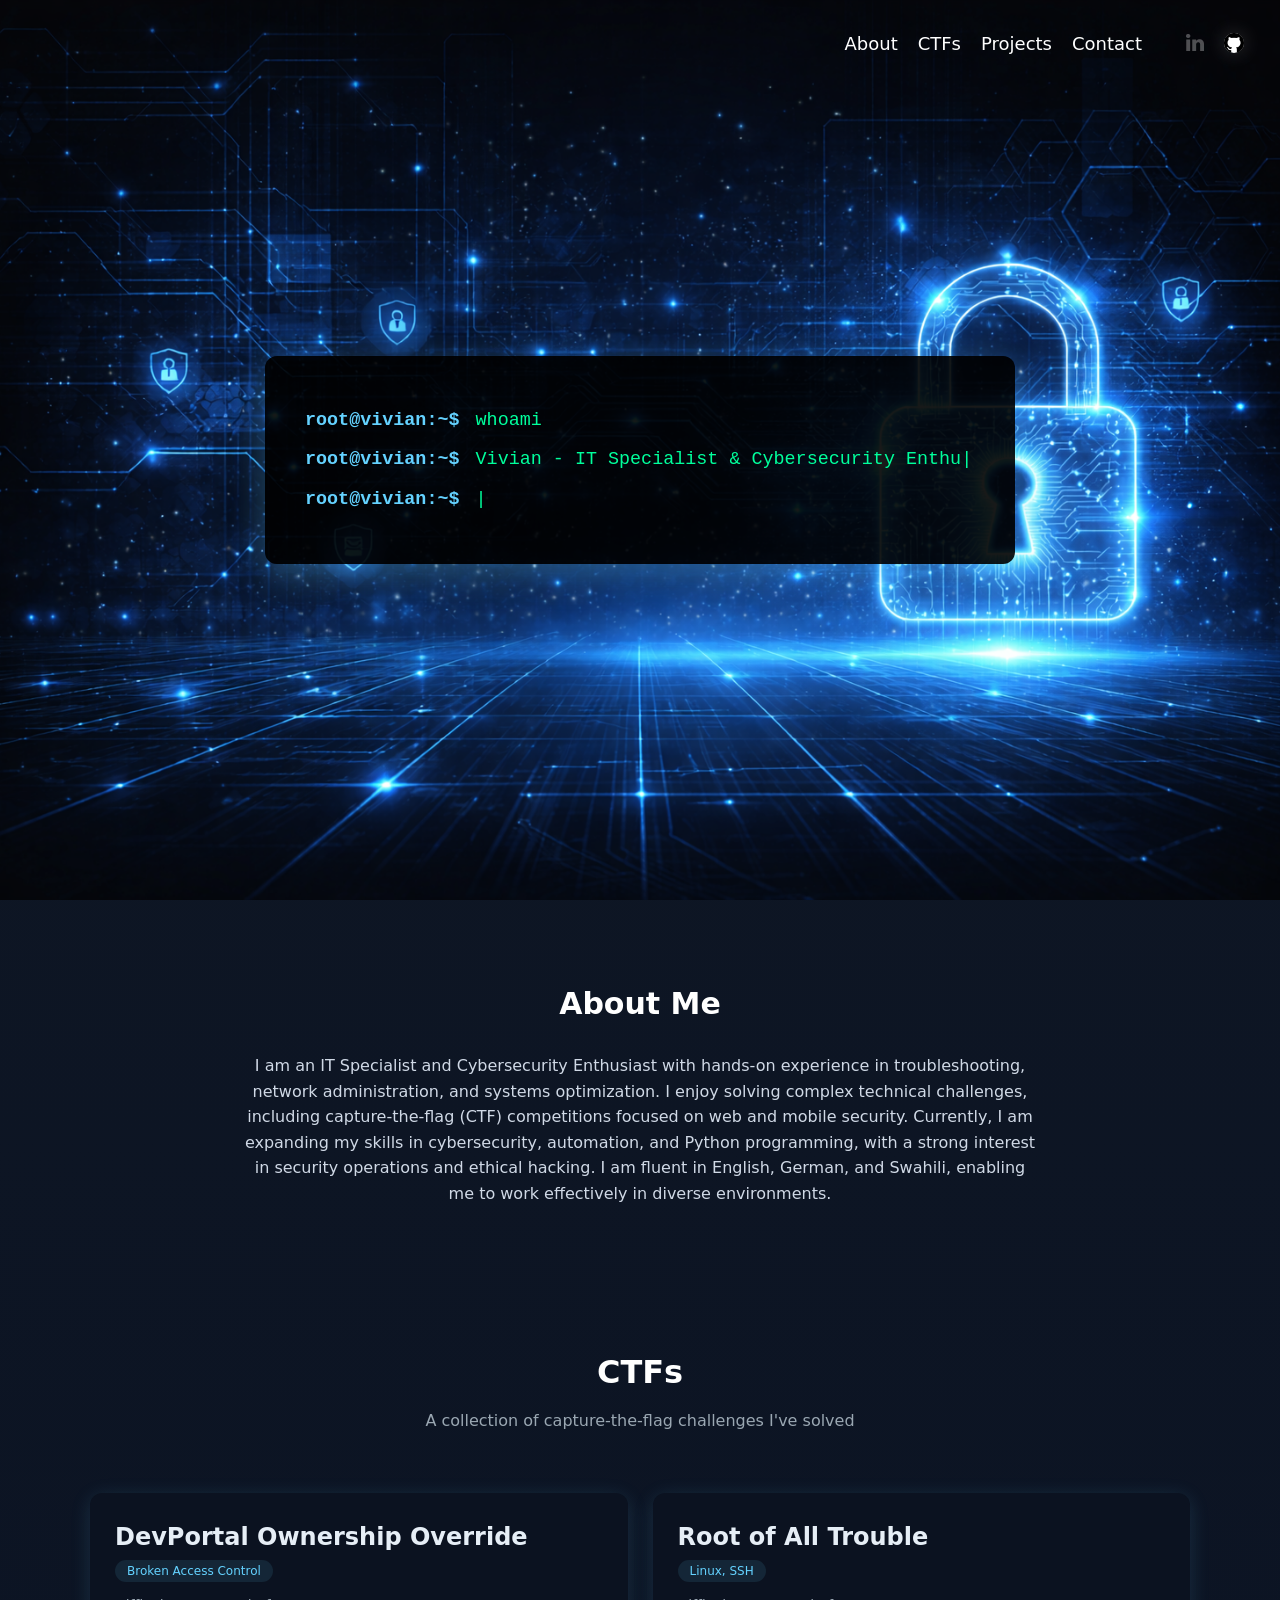
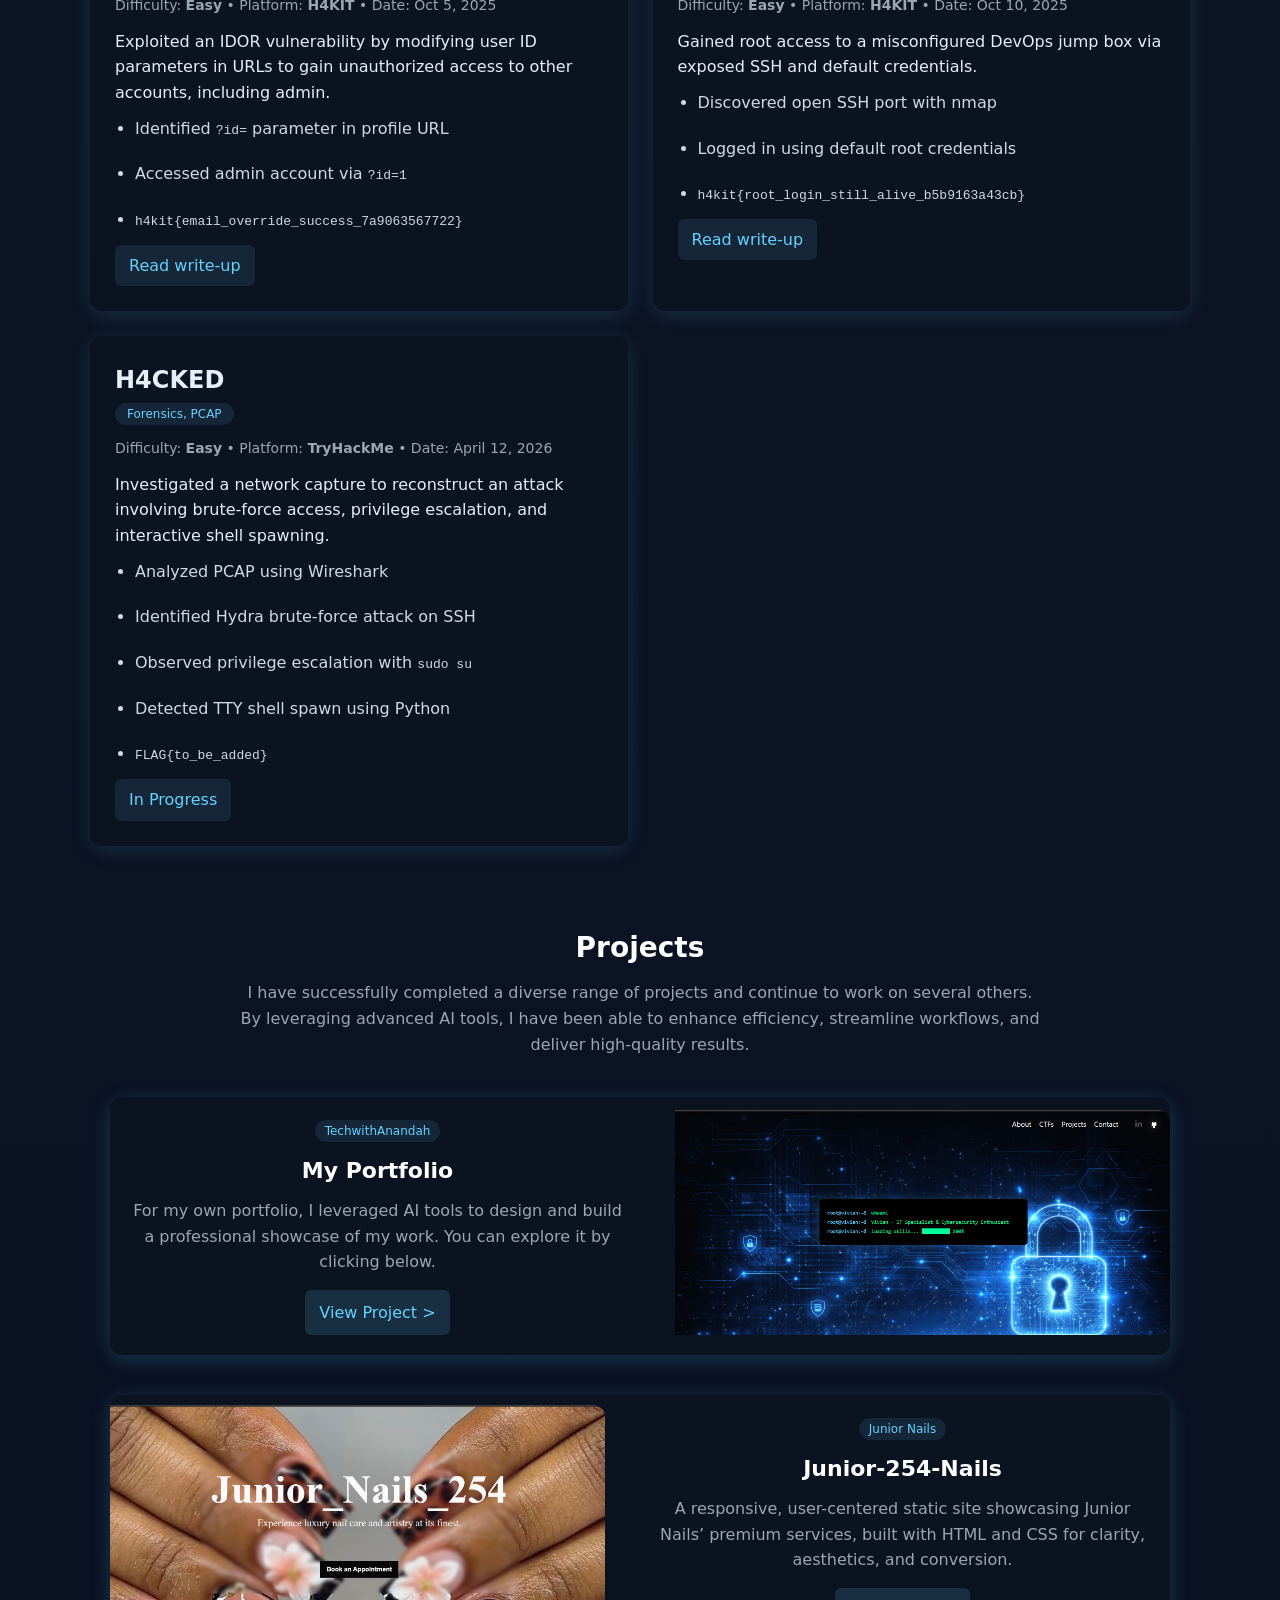
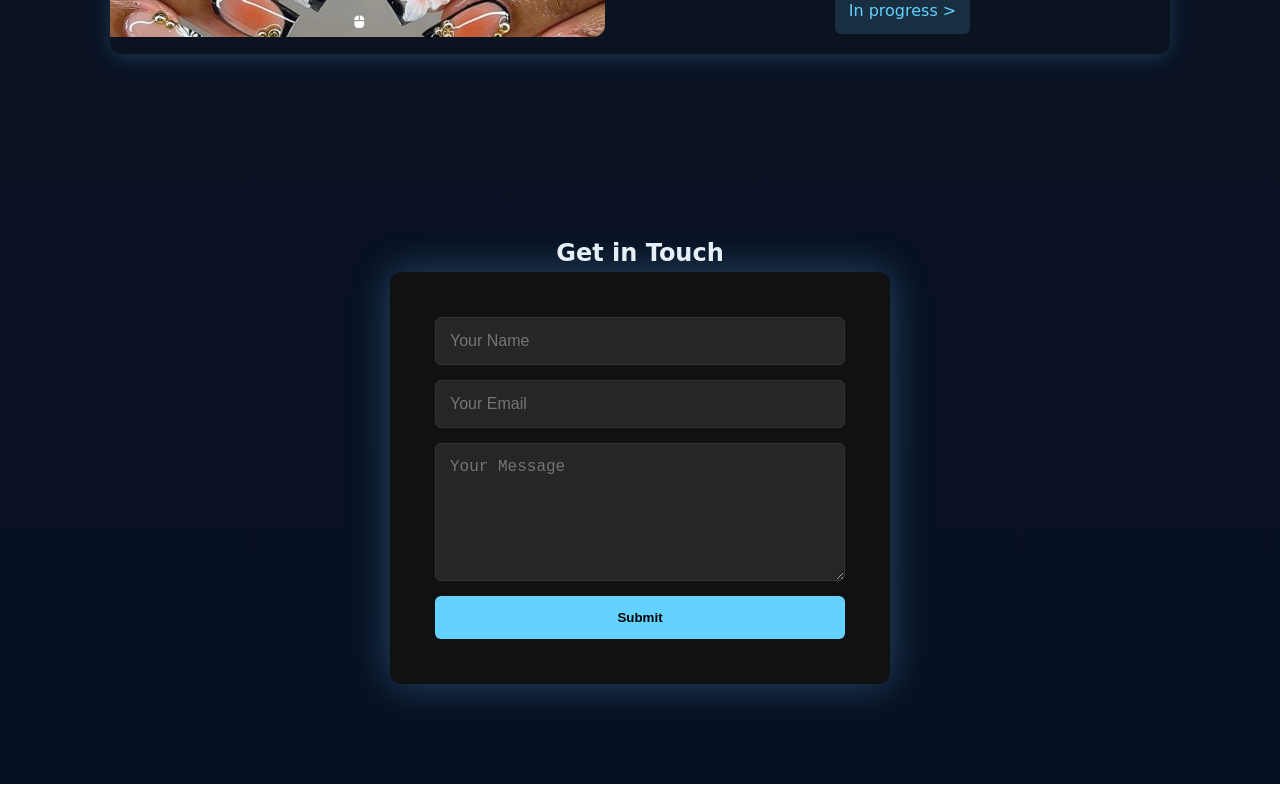
==== commit 730b2b82: "Update index.html" ====
--- a/index.html
+++ b/index.html
@@ -63,55 +63,91 @@
 
   <main>
     <section class="ctf-grid">
-      <!-- CTF 1 -->
-      <article class="ctf-card">
-        <header class="card-header">
-          <h2 class="ctf-title">DevPortal Ownership Override</h2>
-          <span class="tag">Broken Access Control</span>
-        </header>
-        
-        <p class="ctf-meta">
-          Difficulty: <strong>Easy</strong> • Platform: <strong>H4cked</strong> • 
-          Date: <time datetime="2025-10-05">Oct 5, 2025</time>
-        </p>
-        <div class="ctf-body">
-          <p class="ctf-desc">
-            Exploited an IDOR vulnerability by modifying user ID parameters in URLs to gain unauthorized access to other accounts, including admin.
-          </p>
-          
-          <ul class="ctf-steps">
-            <li>Identified <code>?id=</code> parameter in profile URL</li>
-            <li>Accessed admin account via <code>?id=1</code></li>
-            <li><code>h4kit{email_override_success_7a9063567722}</code></li>
-          </ul>
-        </div>
-        <a href="writeup.html" class="btn">Read write-up</a>
-      </article>
-
-      <!-- CTF 2 -->
-      <article class="ctf-card">
-        <header class="card-header">
-          <h2 class="ctf-title">SQLi-Playground</h2>
-          <span class="tag">Web, SQLi</span>
-        </header>
-        <p class="ctf-meta">
-          Difficulty: <strong>Medium</strong> • Platform: <strong>TryHackMe</strong> • 
-          Date: <time datetime="2025-08-12">Aug 12, 2025</time>
-        </p>
-        <div class="ctf-body">
-          <p class="ctf-desc">
-            Exploited blind SQL injection and extracted admin credentials.
-          </p>
-          <ul class="ctf-steps">
-            <li>Found injection with Burp Suite</li>
-            <li>Used time-based payloads</li>
-            <li><code>CTF{sql_got_0wned}</code></li>
-          </ul>
-          <a href="#" class="btn">In Progress</a>
-        </div>
-      </article>
-    </section>
-
+
+  <!-- CTF 1 -->
+  <article class="ctf-card">
+    <header class="card-header">
+      <h2 class="ctf-title">DevPortal Ownership Override</h2>
+      <span class="tag">Broken Access Control</span>
+    </header>
+
+    <p class="ctf-meta">
+      Difficulty: <strong>Easy</strong> • Platform: <strong>H4KIT</strong> • 
+      Date: <time datetime="2025-10-05">Oct 5, 2025</time>
+    </p>
+
+    <div class="ctf-body">
+      <p class="ctf-desc">
+        Exploited an IDOR vulnerability by modifying user ID parameters in URLs to gain unauthorized access to other accounts, including admin.
+      </p>
+
+      <ul class="ctf-steps">
+        <li>Identified <code>?id=</code> parameter in profile URL</li>
+        <li>Accessed admin account via <code>?id=1</code></li>
+        <li><code>h4kit{email_override_success_7a9063567722}</code></li>
+      </ul>
+
+      <a href="writeup.html" class="btn">Read write-up</a>
+    </div>
+  </article>
+
+  <!-- CTF 2 -->
+  <article class="ctf-card">
+    <header class="card-header">
+      <h2 class="ctf-title">Root of All Trouble</h2>
+      <span class="tag">Linux, SSH</span>
+    </header>
+
+    <p class="ctf-meta">
+      Difficulty: <strong>Easy</strong> • Platform: <strong>H4KIT</strong> • 
+      Date: <time datetime="2025-10-10">Oct 10, 2025</time>
+    </p>
+
+    <div class="ctf-body">
+      <p class="ctf-desc">
+        Gained root access to a misconfigured DevOps jump box via exposed SSH and default credentials.
+      </p>
+
+      <ul class="ctf-steps">
+        <li>Discovered open SSH port with nmap</li>
+        <li>Logged in using default root credentials</li>
+        <li><code>h4kit{root_login_still_alive_b5b9163a43cb}</code></li>
+      </ul>
+
+      <a href="writeup2.html" class="btn">Read write-up</a>
+    </div>
+  </article>
+
+  <!-- CTF 3 -->
+  <article class="ctf-card">
+    <header class="card-header">
+      <h2 class="ctf-title">H4CKED</h2>
+      <span class="tag">Forensics, PCAP</span>
+    </header>
+
+    <p class="ctf-meta">
+      Difficulty: <strong>Easy</strong> • Platform: <strong>TryHackMe</strong> • 
+      Date: <time datetime="2026-04-12">April 12, 2026</time>
+    </p>
+
+    <div class="ctf-body">
+      <p class="ctf-desc">
+        Investigated a network capture to reconstruct an attack involving brute-force access, privilege escalation, and interactive shell spawning.
+      </p>
+
+      <ul class="ctf-steps">
+        <li>Analyzed PCAP using Wireshark</li>
+        <li>Identified Hydra brute-force attack on SSH</li>
+        <li>Observed privilege escalation with <code>sudo su</code></li>
+        <li>Detected TTY shell spawn using Python</li>
+        <li><code>FLAG{to_be_added}</code></li>
+      </ul>
+
+      <a href="#" class="btn">In Progress</a>
+    </div>
+  </article>
+
+</section>
     <!-- Projects -->
     <section id="projects">
       <div class="projects-container">
--- a/style.css
+++ b/style.css
@@ -1,4 +1,3 @@
-/* RESET  */
 * {
   box-sizing: border-box;
   margin: 0;
@@ -8,11 +7,12 @@
 body {
   background: linear-gradient(180deg, #0f1724 0%, #081023 100%);
   color: #e6eef6;
-  font-family: Inter, system-ui;
-}
-
-/* NAVBAR  */
-.container1 {
+  font-family: 'Inter', system-ui;
+  line-height: 1.6;
+}
+
+/* Navbar */
+.navbar {
   position: absolute;
   top: 20px;
   right: 10%;
@@ -31,6 +31,7 @@
   display: flex;
   gap: 20px;
   list-style: none;
+  flex-wrap: wrap;
 }
 
 nav ul li a {
@@ -39,7 +40,7 @@
   font-size: 18px;
 }
 
-/*  PROFILE IMAGE */
+/*  Profile image */
 .myhub {
   width: 20px;
   height: 20px;
@@ -54,42 +55,44 @@
   height: 100%;
 }
 
-/*  HERO */
+/* Terminal */
 .hero {
-  height: 100vh;
-  background: url('./img/wallpaper.png') top center / cover no-repeat;
-  position: relative;
+  min-height: 100vh;
   display: flex;
   align-items: center;
   justify-content: center;
   flex-direction: column;
-}
-
-/* TERMINAL  */
+  padding: 40px 20px;
+  background: url('./img/wallpaper.png') top center / cover no-repeat;
+}
+
 .terminal {
-  max-width: 530px;
-  width: 100%;
-  padding: 20px;
-  background: #000;
-  border-radius: 10px;
+  max-width: 750px;
+  width: 90%;
+  padding: 40px;
+  font-size: 1.15rem;
+  background: rgba(0,0,0,0.9);
+  border-radius: 12px;
   text-align: left;
   font-family: monospace;
-  box-shadow: 0 0 20px rgba(100,210,255,0.2);
+  box-shadow: 0 10px 35px rgba(100,210,255,0.3);
+  margin-top: 20px;
 }
 
 .line {
-  margin: 8px 0;
+  margin: 10px 0;
   color: #00ff9c;
+  word-wrap: break-word;
 }
 
 .prompt {
   color: #64d2ff;
+  font-weight: bold;
   margin-right: 5px;
 }
 
 .cursor {
   display: inline-block;
-  margin-left: 5px;
   animation: blink 1s infinite;
 }
 
@@ -97,315 +100,374 @@
   50% { opacity: 0; }
 }
 
-/*  ABOUT  */
+/* About Section */
 #about {
   max-width: 1100px;
-  margin: auto;
-  padding: 20px;
+  margin: 0 auto;
+  padding: 80px 20px;
 }
 
 .about-section {
   max-width: 800px;
-  margin: 60px auto;
-  padding: 0 20px;
-  text-align: left;
+  margin: auto;
+  text-align: center;
 }
 
 .about-title {
-  font-size: 28px;
+  font-size: 30px;
   font-weight: 700;
-  margin-bottom: 15px;
   color: #ffffff;
+  display: inline-block;
+  padding-bottom: 5px;
 }
 
 .about-text {
   font-size: 16px;
-  line-height: 1.7;
+  color: #d0d9e6;
+  margin-top: 20px;
+  word-wrap: break-word;
+}
+
+/* CTF */
+.site-header {
+  text-align: center;
+  padding: 60px 20px 20px;
+}
+
+.site-title {
+  font-size: 32px;
+  font-weight: 700;
+  color: #ffffff;
+}
+
+.site-subtitle {
+  font-size: 16px;
   color: #9aa7b2;
-}
-
-.header-2 {
-  margin-top: 20px;
-  color: #9aa7b2;
-}
-
-/*  CTF  */
-.site-header {
-  padding: 30px 0;
+  margin-top: 10px;
 }
 
 .ctf-grid {
   display: grid;
   grid-template-columns: repeat(2, 1fr);
-  gap: 20px;
+  gap: 25px;
+  margin: 40px auto;
+  max-width: 1100px;
 }
 
 .ctf-card {
   background: #0b1220;
-  padding: 20px;
-  border-radius: 10px;
+  padding: 25px;
+  border-radius: 12px;
+  transition: transform 0.3s, box-shadow 0.3s;
+  box-shadow: 0 4px 20px rgba(100,210,255,0.15);
+  word-wrap: break-word;
+}
+
+.ctf-card:hover {
+  transform: translateY(-5px);
+  box-shadow: 0 12px 35px rgba(100,210,255,0.3);
 }
 
 .tag {
   background: rgba(100,210,255,0.1);
-  padding: 5px 10px;
+  padding: 4px 12px;
   border-radius: 20px;
+  font-size: 12px;
   color: #64d2ff;
-  font-size: 12px;
 }
 
 .ctf-meta {
+  font-size: 14px;
   color: #9aa7b2;
-  font-size: 14px;
-  margin: 10px 0;
+  margin: 12px 0;
+}
+
+.ctf-steps {
+  list-style: disc;
+  padding-left: 20px;
+  margin-top: 10px;
+  color: #d0d9e6;
+  word-wrap: break-word;
 }
 
 .btn {
   display: inline-block;
-  margin-top: 10px;
-  padding: 8px 12px;
+  margin-top: 12px;
+  padding: 8px 14px;
   background: rgba(100,210,255,0.1);
+  color: #64d2ff;
+  border-radius: 6px;
+  text-decoration: none;
+  transition: background 0.3s;
+}
+
+.btn:hover {
+  background: rgba(100,210,255,0.3);
+}
+
+/* Projects */
+.projects-container {
+  max-width: 1100px;
+  margin: auto;
+  padding: 40px 20px;
+  text-align: center;
+}
+
+.projects-title {
+  font-size: 28px;
+  color: #ffffff;
+  margin-bottom: 10px;
+}
+
+.projects-intro {
+  font-size: 16px;
+  color: #9aa7b2;
+  margin-bottom: 40px;
+  line-height: 1.6;
+  max-width: 800px;
+  margin-left: auto;
+  margin-right: auto;
+}
+
+.project-card {
+  display: flex;
+  gap: 30px;
+  margin-bottom: 40px;
+  align-items: center;
+  background: #0b1220;
+  border-radius: 12px;
+  overflow: hidden;
+  box-shadow: 0 4px 20px rgba(100,210,255,0.2);
+  transition: transform 0.3s ease, box-shadow 0.3s ease;
+}
+
+.project-card:hover {
+  transform: translateY(-5px);
+  box-shadow: 0 8px 25px rgba(100,210,255,0.3);
+}
+
+.project-card.reverse {
+  flex-direction: row-reverse;
+}
+
+.project-text {
+  flex: 1;
+  padding: 20px;
+}
+
+.project-text .tag {
+  font-size: 12px;
+  padding: 4px 10px;
+}
+
+.project-text h3 {
+  font-size: 22px;
+  margin: 10px 0;
+  color: #ffffff;
+}
+
+.project-text p {
+  font-size: 16px;
+  color: #9aa7b2;
+  line-height: 1.6;
+}
+
+.project-text .btn {
+  margin-top: 15px;
+  display: inline-block;
+  padding: 10px 14px;
+  background: rgba(100,210,255,0.15);
   color: #64d2ff;
   text-decoration: none;
   border-radius: 6px;
-}
-
-/*  CONTACT */
-#contact {
-  padding: 100px 0;
-}
-
-.container {
-  display: flex;
-  flex-direction: column;
-  align-items: center;
-  justify-content: center;
-  padding: 20px;
-}
-
-.contact-right form {
-  max-width: 400px;
+  transition: background 0.3s;
+}
+
+.project-text .btn:hover {
+  background: rgba(100,210,255,0.3);
+}
+
+.project-image {
+  flex: 1;
+  min-width: 200px;
+  max-width: 500px;
+  overflow: hidden;
+}
+
+.project-image img {
   width: 100%;
-  padding: 30px;
-  background: #111;
-  border-radius: 10px;
-  box-shadow: 0 0 20px rgba(100,210,255,0.2);
+  height: 100%;
+  object-fit: cover;
+  border-radius: 0 12px 12px 0;
+  transition: transform 0.3s ease;
+}
+
+.project-card:hover .project-image img {
+  transform: scale(1.05);
+}
+
+/* Contact */
+.contact {
+  padding: 100px 20px;
+  text-align: center;
+}
+
+.contact form {
+  max-width: 500px;
+  width: 100%;
+  background: rgba(17,17,17,0.95);
+  padding: 45px;
+  border-radius: 12px;
+  margin: auto;
+  box-shadow: 0 0 40px rgba(100,210,255,0.3);
   display: flex;
   flex-direction: column;
   gap: 15px;
 }
 
-/* merged duplicate input styles */
 form input,
 form textarea {
-  width: 100%;
-  padding: 12px;
-  margin: 10px 0;
+  padding: 14px;
   background: #262626;
   border: 1px solid #333;
-  border-radius: 5px;
-  color: white;
+  border-radius: 6px;
+  color: #e6eef6;
+  font-size: 1rem;
+  width: 100%;
 }
 
 .btn2 {
-  width: 50%;
-  padding: 12px;
+  padding: 14px;
   border: none;
-  border-radius: 5px;
-  background: white;
+  border-radius: 6px;
+  background: #64d2ff;
   color: #000;
-  font-weight: bold;
+  font-weight: 600;
   cursor: pointer;
   transition: 0.3s;
 }
 
-/*  MOBILE  */
+.btn2:hover {
+  background: #ffffff;
+  color: #000;
+}
+
+@media (max-width: 1024px) {
+  .hero {
+    padding: 30px 15px;
+  }
+
+  .terminal {
+    padding: 30px;
+    font-size: 1.05rem;
+  }
+}
+
+/* Response */
 @media (max-width: 768px) {
-
-  .container1 {
-    top: 10px;
-    right: 20%;
-  }
-
+  .navbar {
+    position: absolute;
+    text-align: center;
+    margin-bottom: 15px;
+    right: 30%;
+  }
   .socials {
-    top: 20px;
-    right: 5%;
+    position: absolute;
+    text-align: center;
+    margin-bottom: 15px;
+    right: 10%;
   }
 
   ul {
-    gap: 10px;
-    background: rgba(0,0,0,0.8);
-    padding: 10px;
-    border-radius: 10px;
-  }
-
-  nav ul li a {
-    font-size: 16px;
-  }
-
+    justify-content: center;
+    flex-wrap: wrap;
+  }
+
+  /* terminal */
   .hero {
+    padding: 20px 15px;
+  }
+
+  .terminal {
+    width: 100%;
+    padding: 25px;
+    font-size: 1rem;
+  }
+
+  /* About section */
+  #about {
+    padding: 60px 15px;
+  }
+
+  .about-title {
+    font-size: 26px;
+  }
+
+  .about-text {
+    font-size: 15px;
+  }
+
+  /* CTF */
+  .ctf-grid {
+    display: flex;
+    flex-direction: column;
+    gap: 20px;
+    max-width: 100%;
+  }
+
+  .ctf-card {
     padding: 20px;
-    text-align: center;
-  }
-
-  .terminal {
-    padding: 15px;
-    font-size: 14px;
-  }
-
-  .myhub {
-    width: 20px;
-    height: 20px;
-  }
-
-  .myhub img {
-    width: 100%;
-    height: 100%;
-  }
-
-  .about-section {
-    margin: 30px auto;
-    text-align: center;
-  }
-
-  .about-title {
-    font-size: 22px;
-  }
-
-  .about-text {
-    font-size: 14px;
-  }
-
-  .ctf-grid {
-    grid-template-columns: 1fr;
-  }
-
-  #contact {
-    padding: 50px 0;
-  }
-
-  .contact-right form {
-    padding: 20px;
-  }
-
-  .btn2 {
-    width: 100%;
-  }
-}
-/* PROJECTS SECTION */
-#projects {
-  max-width: 1200px;
-  margin: 60px auto;
-  padding: 0 20px;
-}
-
-.projects-title {
-  font-size: 32px;
-  font-weight: 700;
-  margin-bottom: 10px;
-  color: #ffffff;
-  text-align: center;
-}
-
-.projects-intro {
-  text-align: center;
-  color: #9aa7b2;
-  margin-bottom: 50px;
-  font-size: 16px;
-  line-height: 1.6;
-}
-
-.projects-container {
-  display: flex;
-  flex-direction: column;
-  gap: 60px;
-}
-
-.project-card {
-  display: flex;
-  align-items: center;
-  gap: 40px;
-  background: #0b1220;
-  padding: 20px;
-  border-radius: 10px;
-  box-shadow: 0 0 15px rgba(100, 210, 255, 0.2);
-}
-
-.project-card.reverse {
-  flex-direction: row-reverse;
-}
-
-.project-text {
-  flex: 1;
-}
-
-.project-text h3 {
-  font-size: 24px;
-  margin: 15px 0;
-  color: #ffffff;
-}
-
-.project-text p {
-  color: #9aa7b2;
-  line-height: 1.6;
-}
-
-.project-image {
-  flex: 1;
-  overflow: hidden;
-  border-radius: 10px;
-}
-
-.project-image img {
-  width: 100%;
-  height: auto;
-  object-fit: cover;
-  transition: transform 0.3s ease;
-}
-
-.btn.blue:hover{
-  transform: scale(1.05);
-  transition: transform 0.3s ease;
-}
-
-/* Tags for projects */
-.project-text .tag {
-  display: inline-block;
-  margin-bottom: 10px;
-  font-size: 12px;
-  padding: 5px 12px;
-  border-radius: 20px;
-  color: #fff;
-  font-weight: 500;
-}
-
-.project-text .tag.blue {
-  background: #1e90ff;
-  color: #fff;
-}
-
-/* Buttons for projects */
-.project-text .btn {
-  margin-top: 15px;
-  padding: 10px 15px;
-  border-radius: 6px;
-  font-weight: 600;
-  text-decoration: none;
-  display: inline-block;
-  transition: 0.3s;
-}
-
-
-
-/* RESPONSIVE */
-@media (max-width: 768px) {
+  }
+
+  .ctf-steps {
+    padding-left: 15px;
+  }
+
+  /* Projects */
   .project-card,
   .project-card.reverse {
     flex-direction: column;
     text-align: center;
+    gap: 20px;
   }
 
   .project-image {
-    margin-top: 20px;
-  }
-}
+    width: 100%;
+    max-width: 100%;
+  }
+
+  .project-image img {
+    border-radius: 12px 12px 0 0;
+  }
+
+  .project-text {
+    padding: 15px;
+  }
+
+  .project-text h3 {
+    font-size: 20px;
+  }
+
+  .project-text p {
+    font-size: 15px;
+  }
+
+  /* Contact*/
+  #contact {
+    padding: 60px 15px;
+  }
+
+  .contact form {
+    padding: 30px;
+  }
+
+  form input,
+  form textarea {
+    font-size: 0.95rem;
+  }
+
+  .btn2 {
+    padding: 12px;
+    font-size: 0.95rem;
+  }
+}
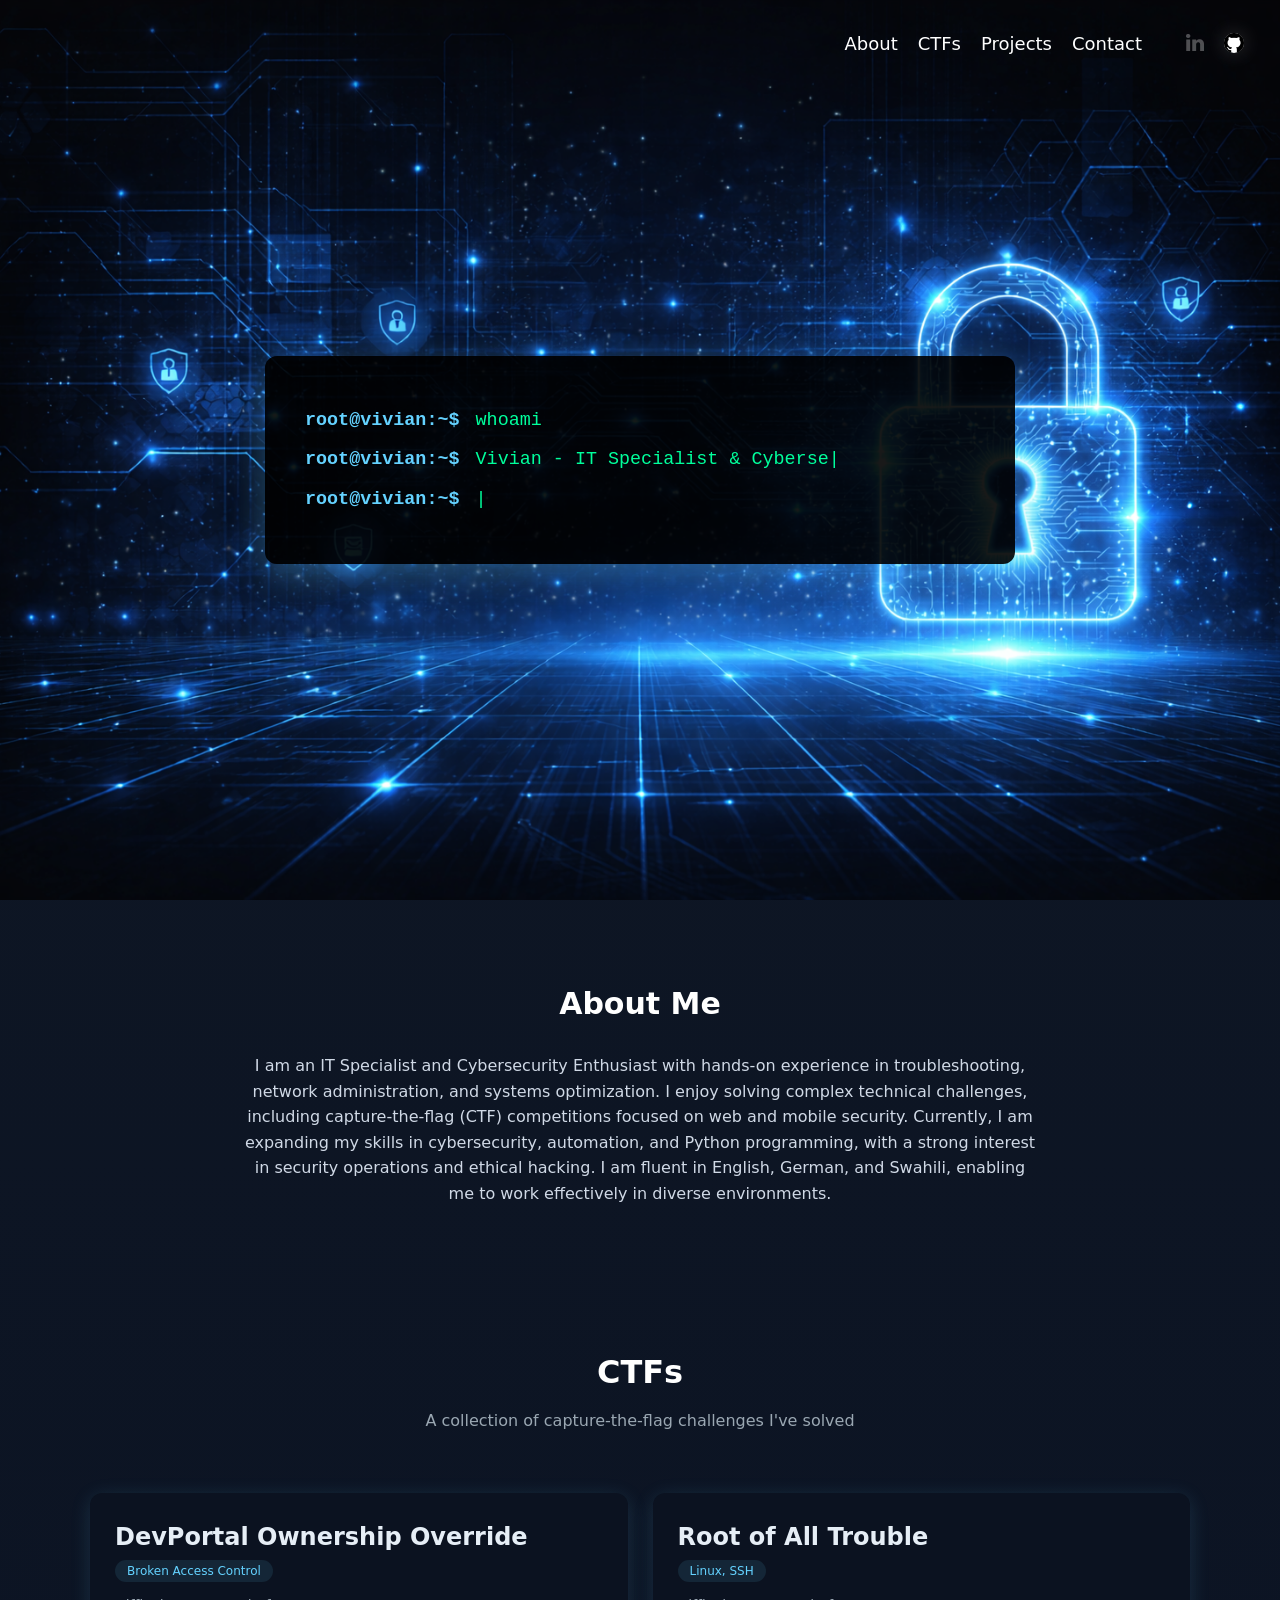
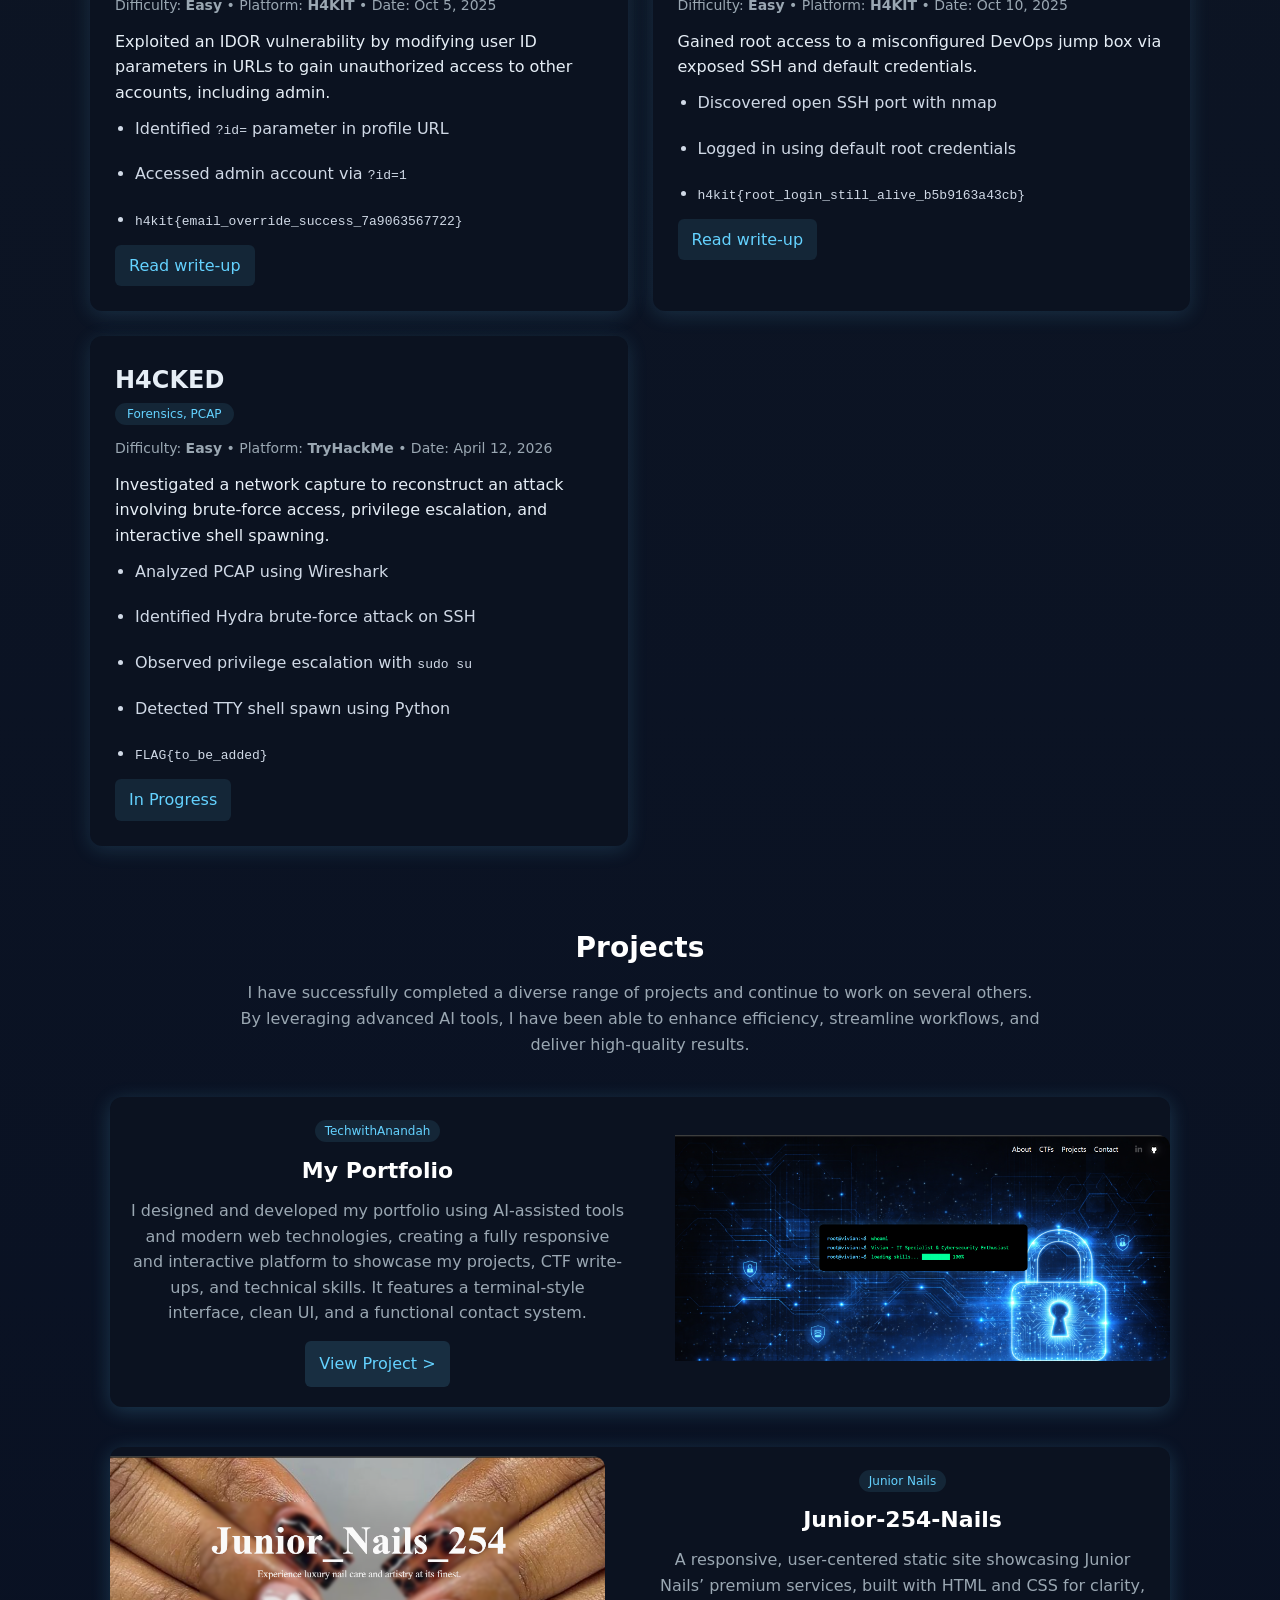
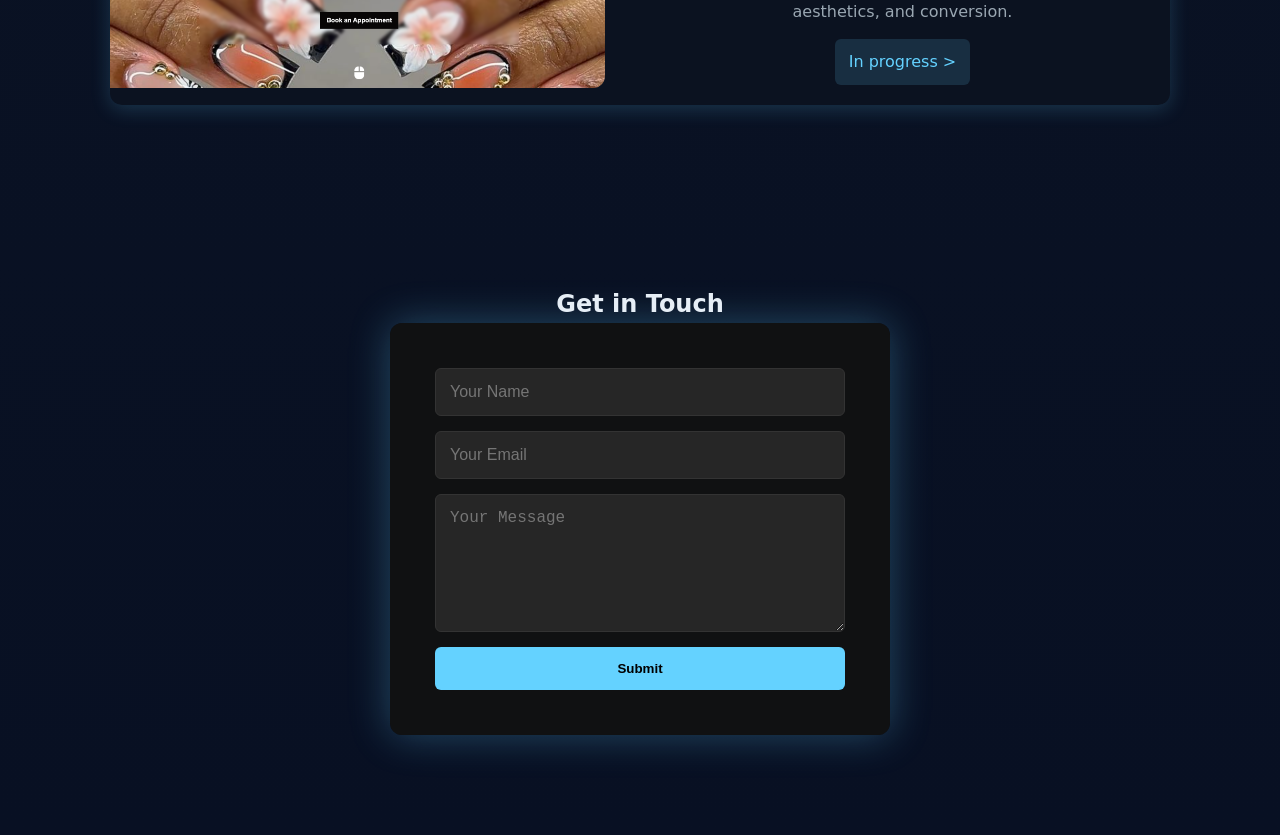
==== commit 33377803: "Update index.html" ====
--- a/index.html
+++ b/index.html
@@ -163,7 +163,7 @@
             <span class="tag blue">TechwithAnandah</span>
             <h3>My Portfolio</h3>
             <p>
-              For my own portfolio, I leveraged AI tools to design and build a professional showcase of my work. You can explore it by clicking below.
+             I designed and developed my portfolio using AI-assisted tools and modern web technologies, creating a fully responsive and interactive platform to showcase my projects, CTF write-ups, and technical skills. It features a terminal-style interface, clean UI, and a functional contact system.
             </p>
             <a href="https://vivian-anandah.github.io/" class="btn blue">View Project ></a>
           </div>
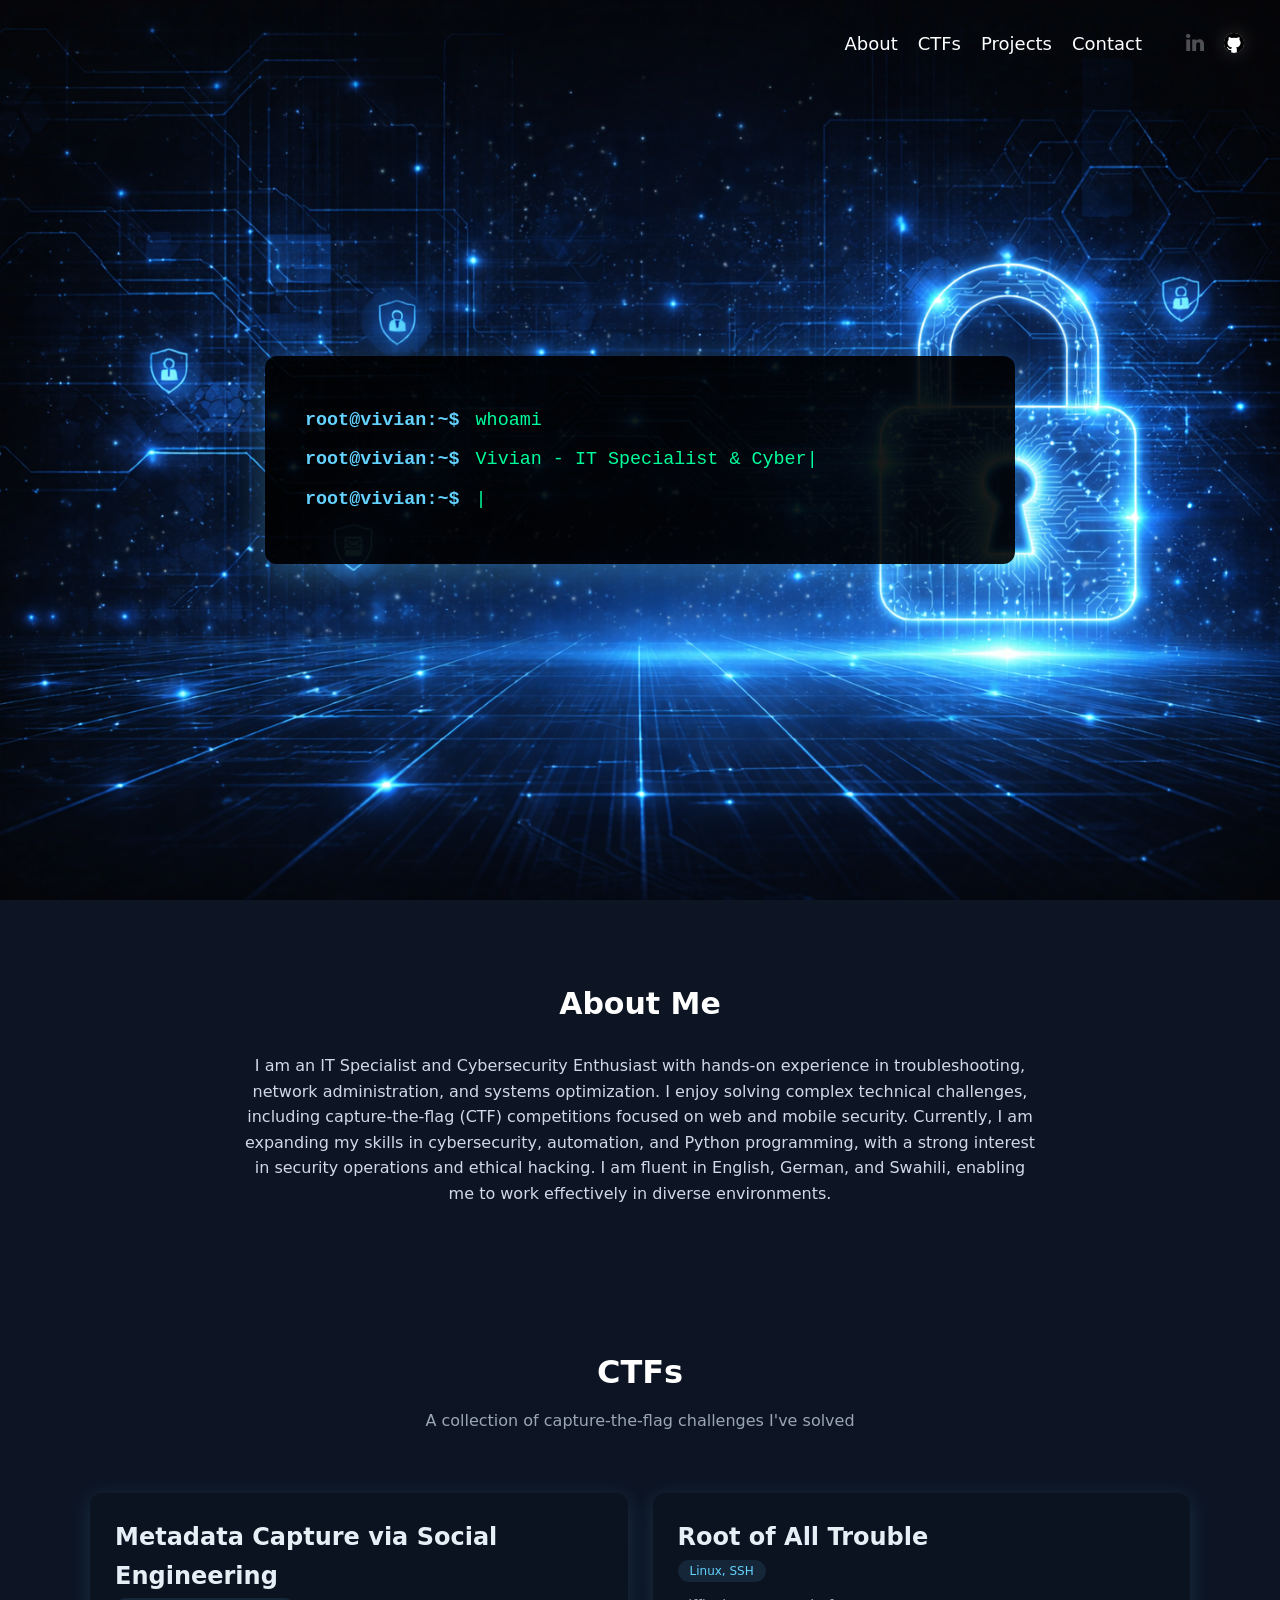
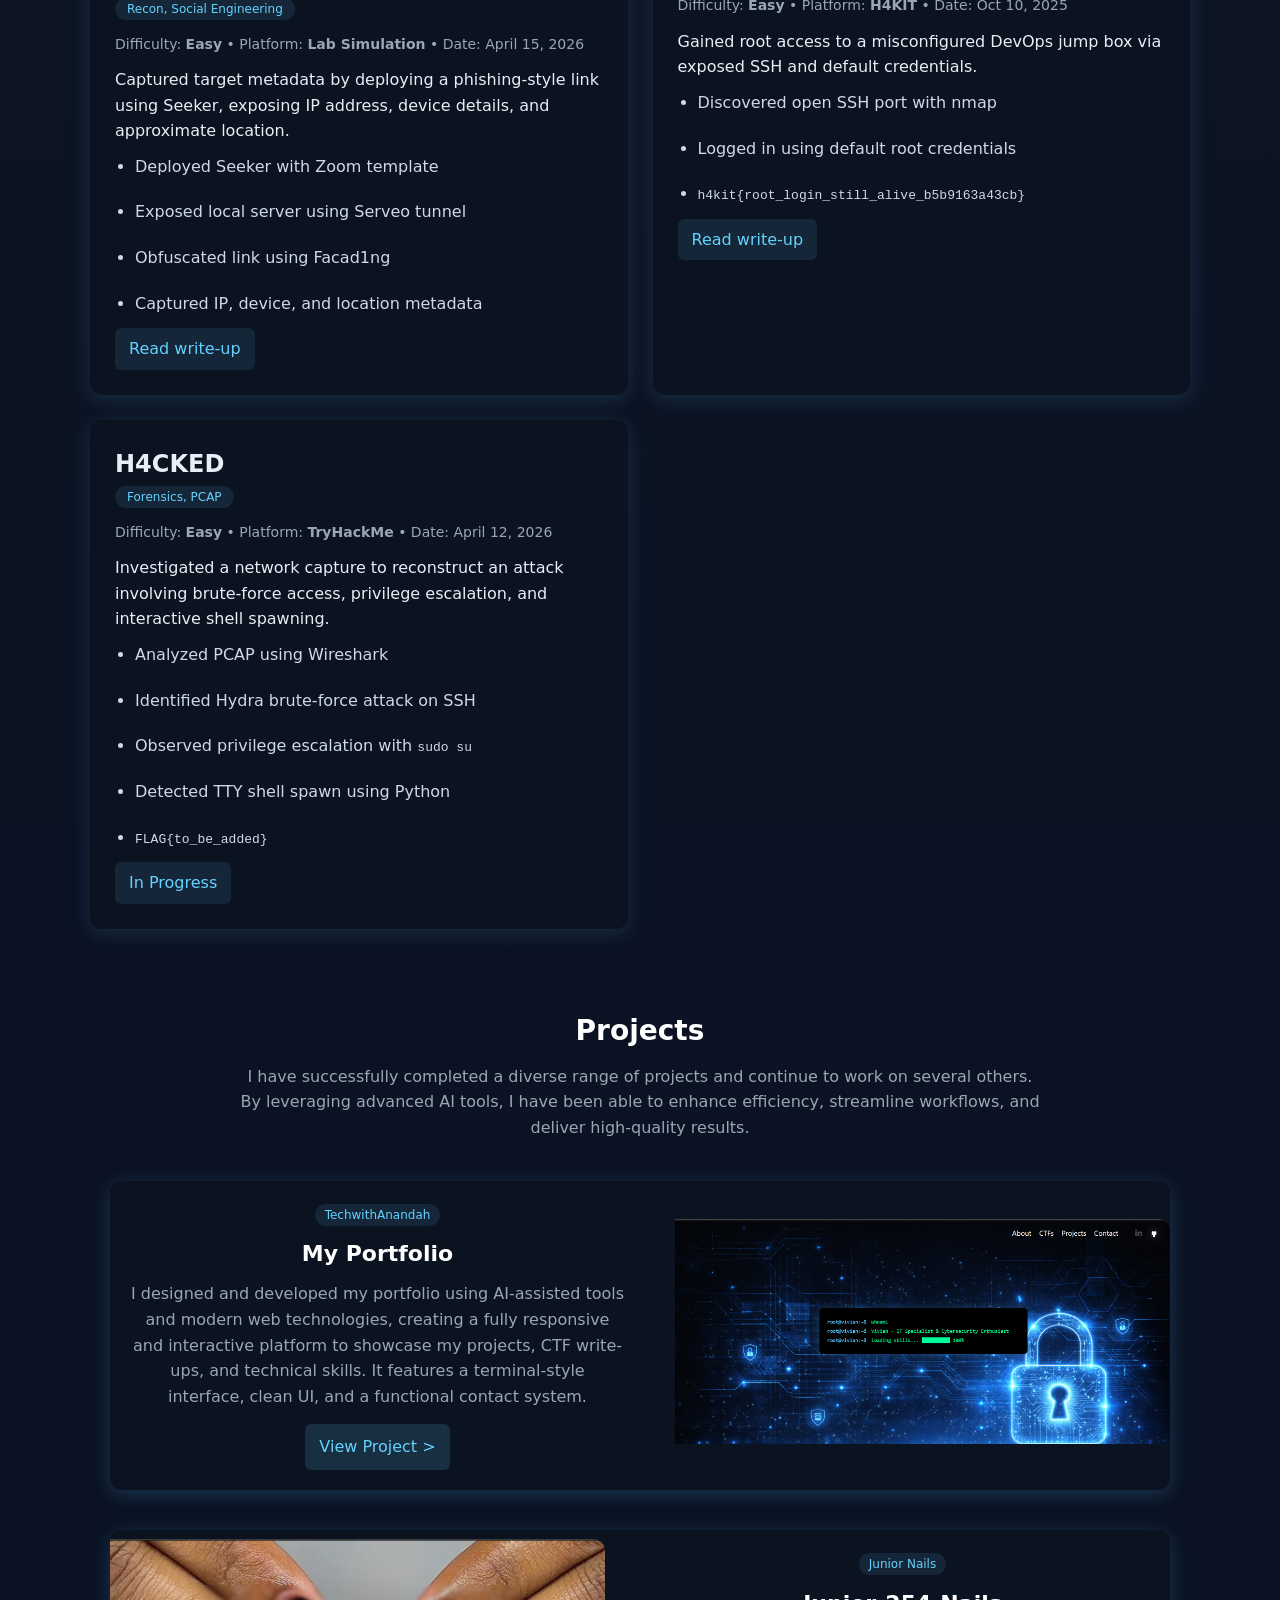
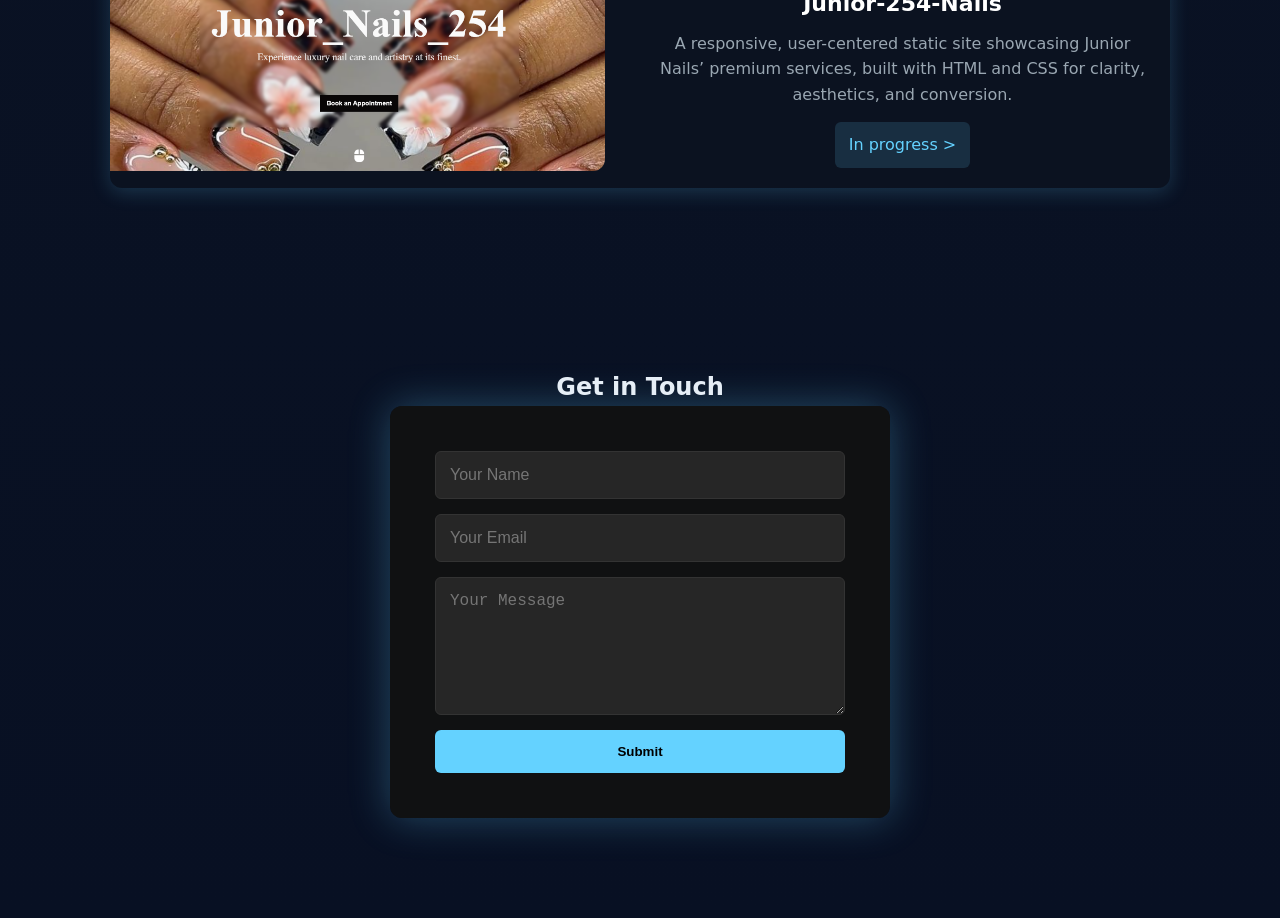
==== commit c736b528: "Update index.html" ====
--- a/index.html
+++ b/index.html
@@ -65,31 +65,32 @@
     <section class="ctf-grid">
 
   <!-- CTF 1 -->
-  <article class="ctf-card">
-    <header class="card-header">
-      <h2 class="ctf-title">DevPortal Ownership Override</h2>
-      <span class="tag">Broken Access Control</span>
-    </header>
-
-    <p class="ctf-meta">
-      Difficulty: <strong>Easy</strong> • Platform: <strong>H4KIT</strong> • 
-      Date: <time datetime="2025-10-05">Oct 5, 2025</time>
-    </p>
-
-    <div class="ctf-body">
-      <p class="ctf-desc">
-        Exploited an IDOR vulnerability by modifying user ID parameters in URLs to gain unauthorized access to other accounts, including admin.
-      </p>
-
-      <ul class="ctf-steps">
-        <li>Identified <code>?id=</code> parameter in profile URL</li>
-        <li>Accessed admin account via <code>?id=1</code></li>
-        <li><code>h4kit{email_override_success_7a9063567722}</code></li>
-      </ul>
-
-      <a href="writeup.html" class="btn">Read write-up</a>
-    </div>
-  </article>
+   <article class="ctf-card">
+  <header class="card-header">
+    <h2 class="ctf-title">Metadata Capture via Social Engineering</h2>
+    <span class="tag">Recon, Social Engineering</span>
+  </header>
+
+  <p class="ctf-meta">
+    Difficulty: <strong>Easy</strong> • Platform: <strong>Lab Simulation</strong> • 
+    Date: <time datetime="2026-04-15">April 15, 2026</time>
+  </p>
+
+  <div class="ctf-body">
+    <p class="ctf-desc">
+      Captured target metadata by deploying a phishing-style link using Seeker, exposing IP address, device details, and approximate location.
+    </p>
+
+    <ul class="ctf-steps">
+      <li>Deployed Seeker with Zoom template</li>
+      <li>Exposed local server using Serveo tunnel</li>
+      <li>Obfuscated link using Facad1ng</li>
+      <li>Captured IP, device, and location metadata</li>
+    </ul>
+
+    <a href="writeup3.html" class="btn">Read write-up</a>
+  </div>
+</article>
 
   <!-- CTF 2 -->
   <article class="ctf-card">
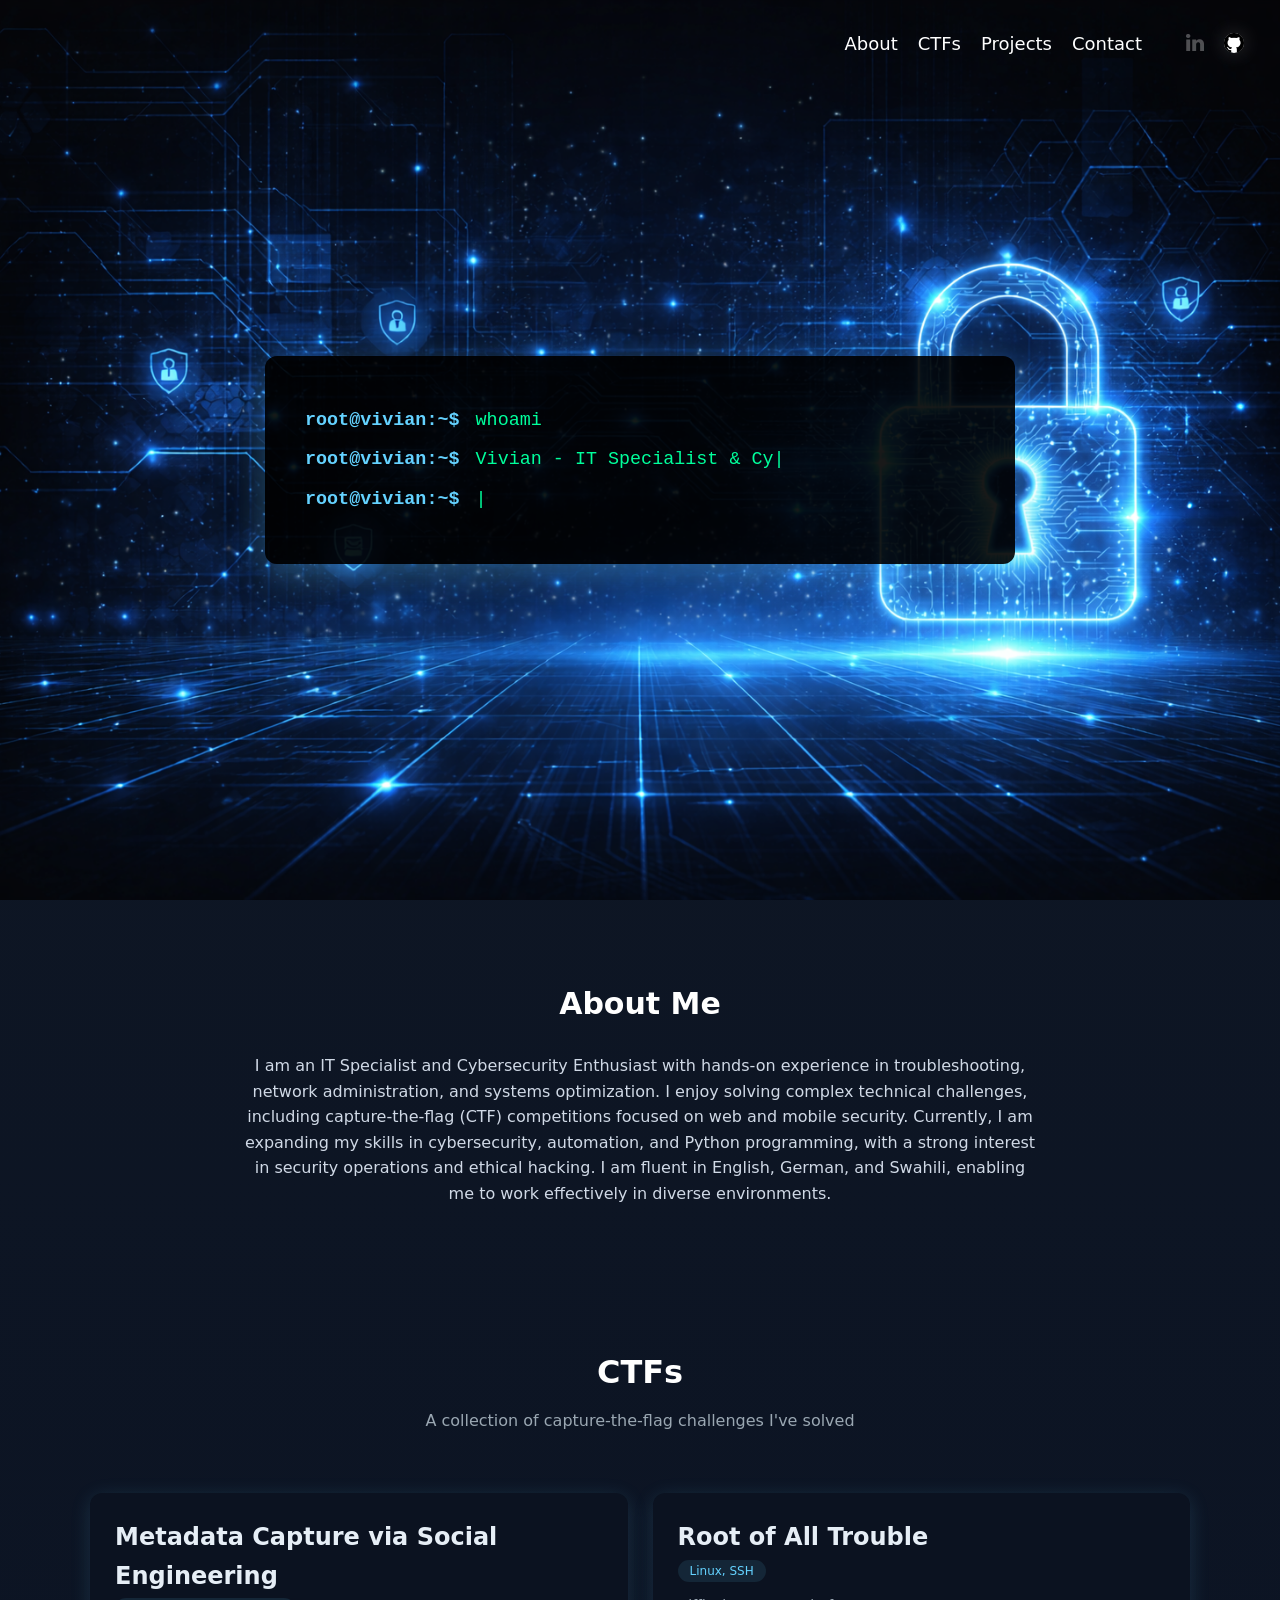
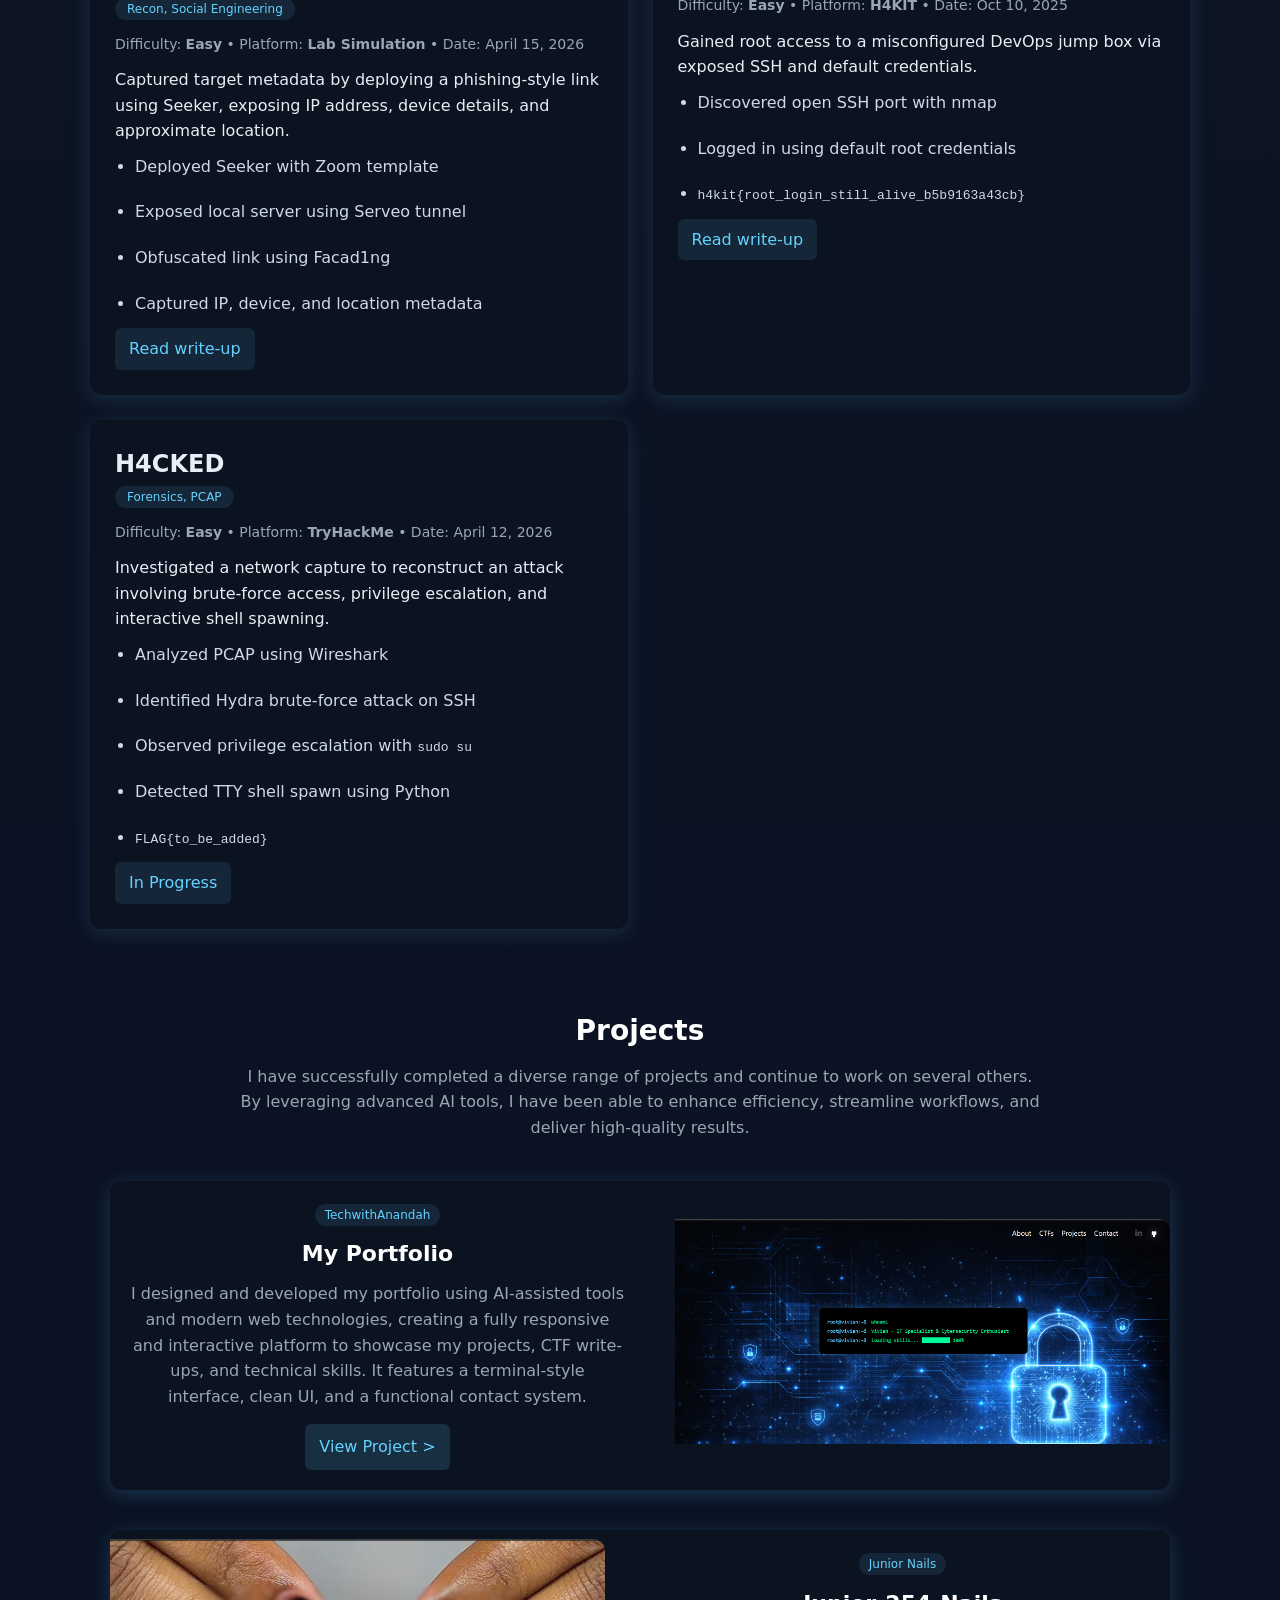
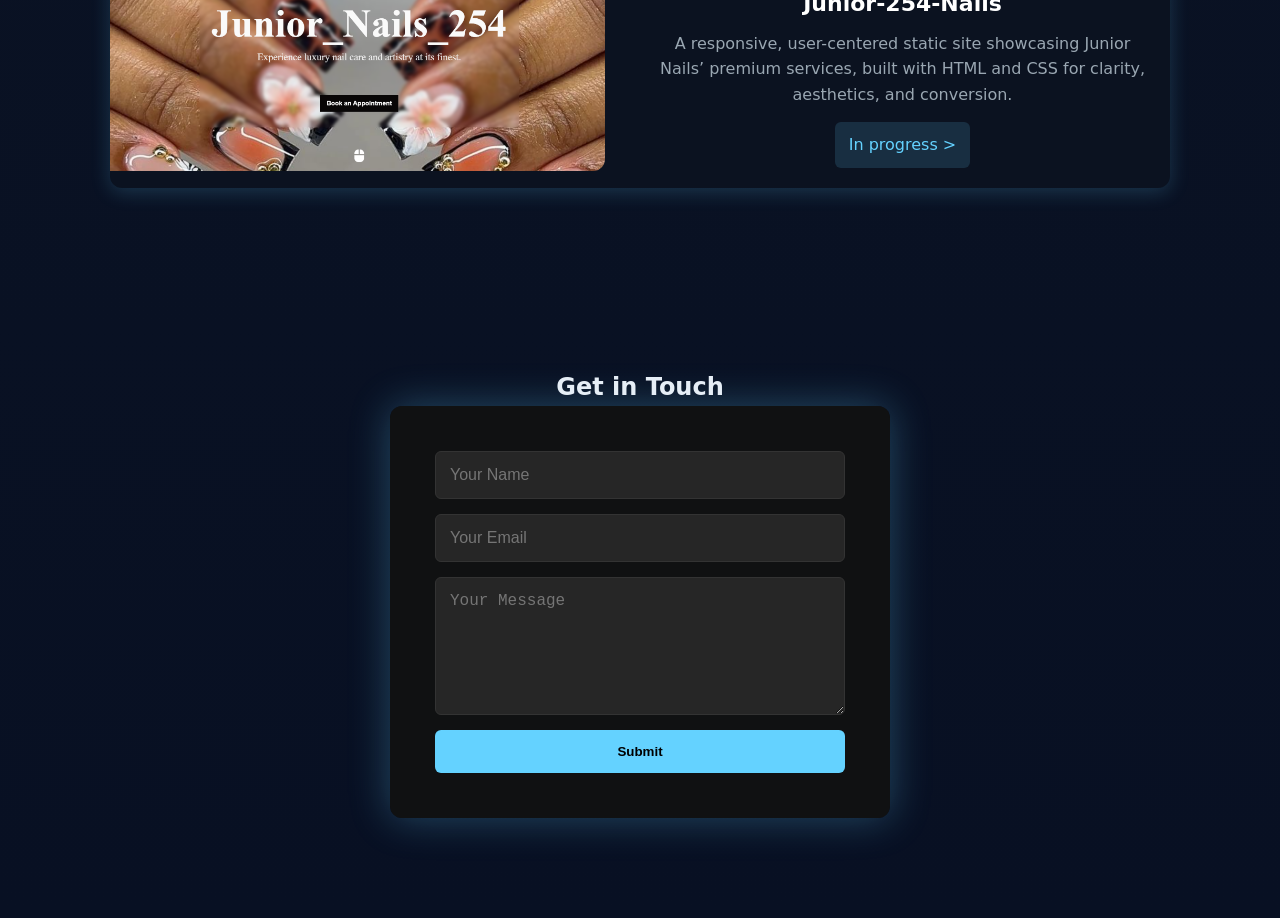
==== commit 31559de6: "Update index.html" ====
--- a/index.html
+++ b/index.html
@@ -192,7 +192,7 @@
   </main>
 
   <!-- Contact -->
-  <section>
+  <section id="contact">
     <div class="contact">
       <h1 class="sub-title">Get in Touch</h1>
         <form id="contact-form" action="https://formspree.io/f/xlgozaan" method="POST">
